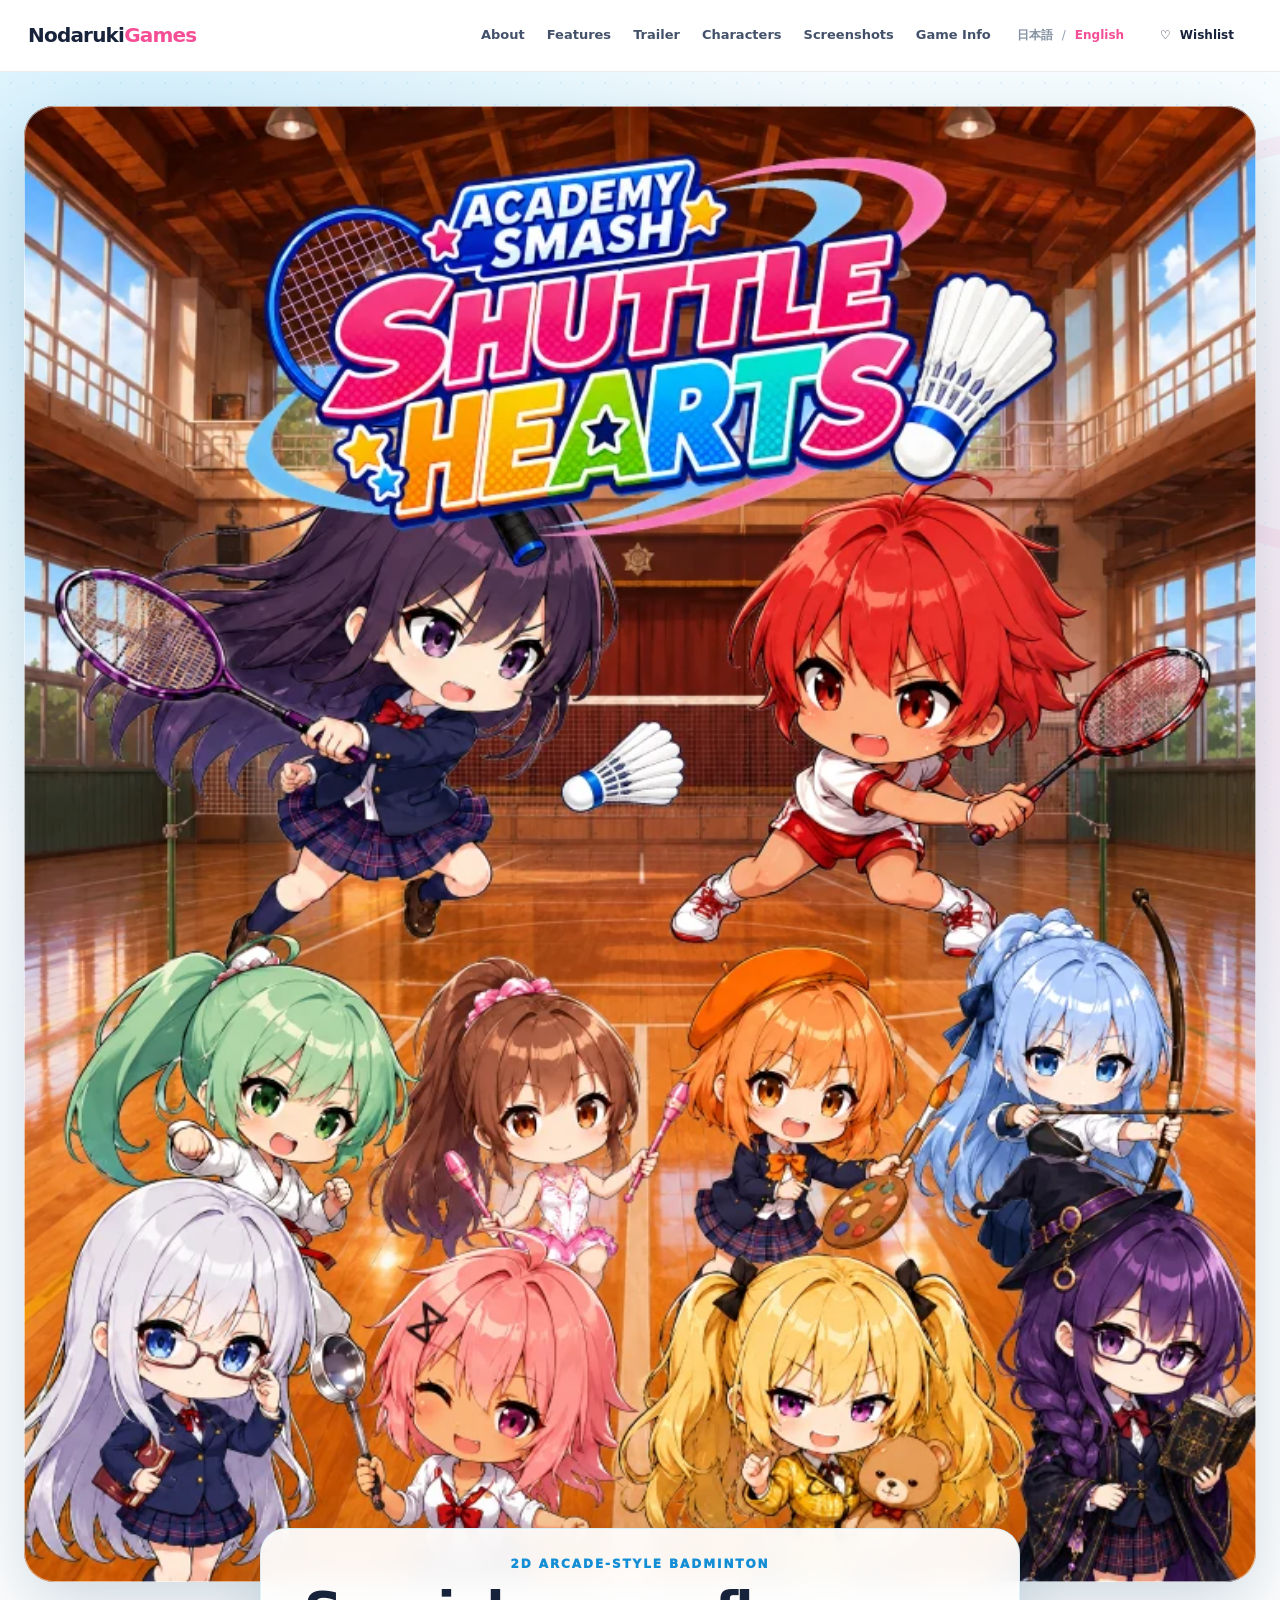
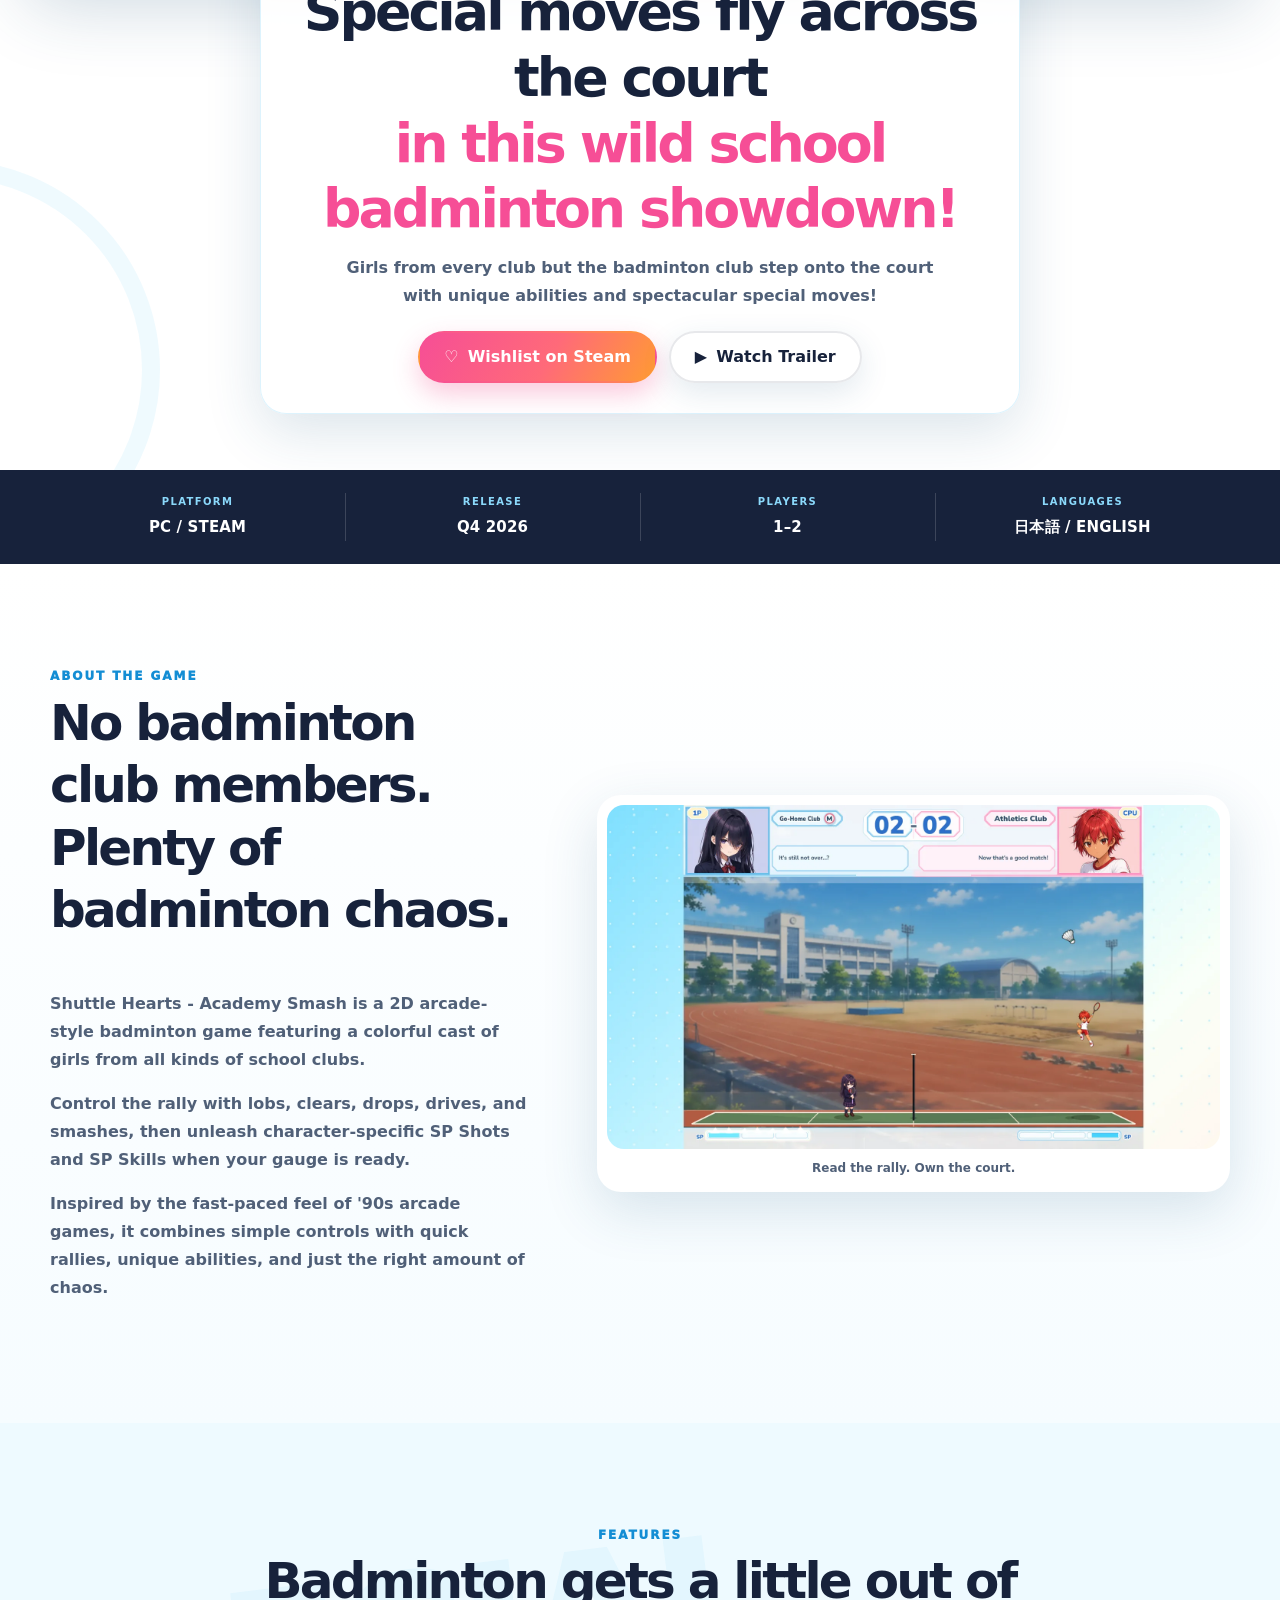
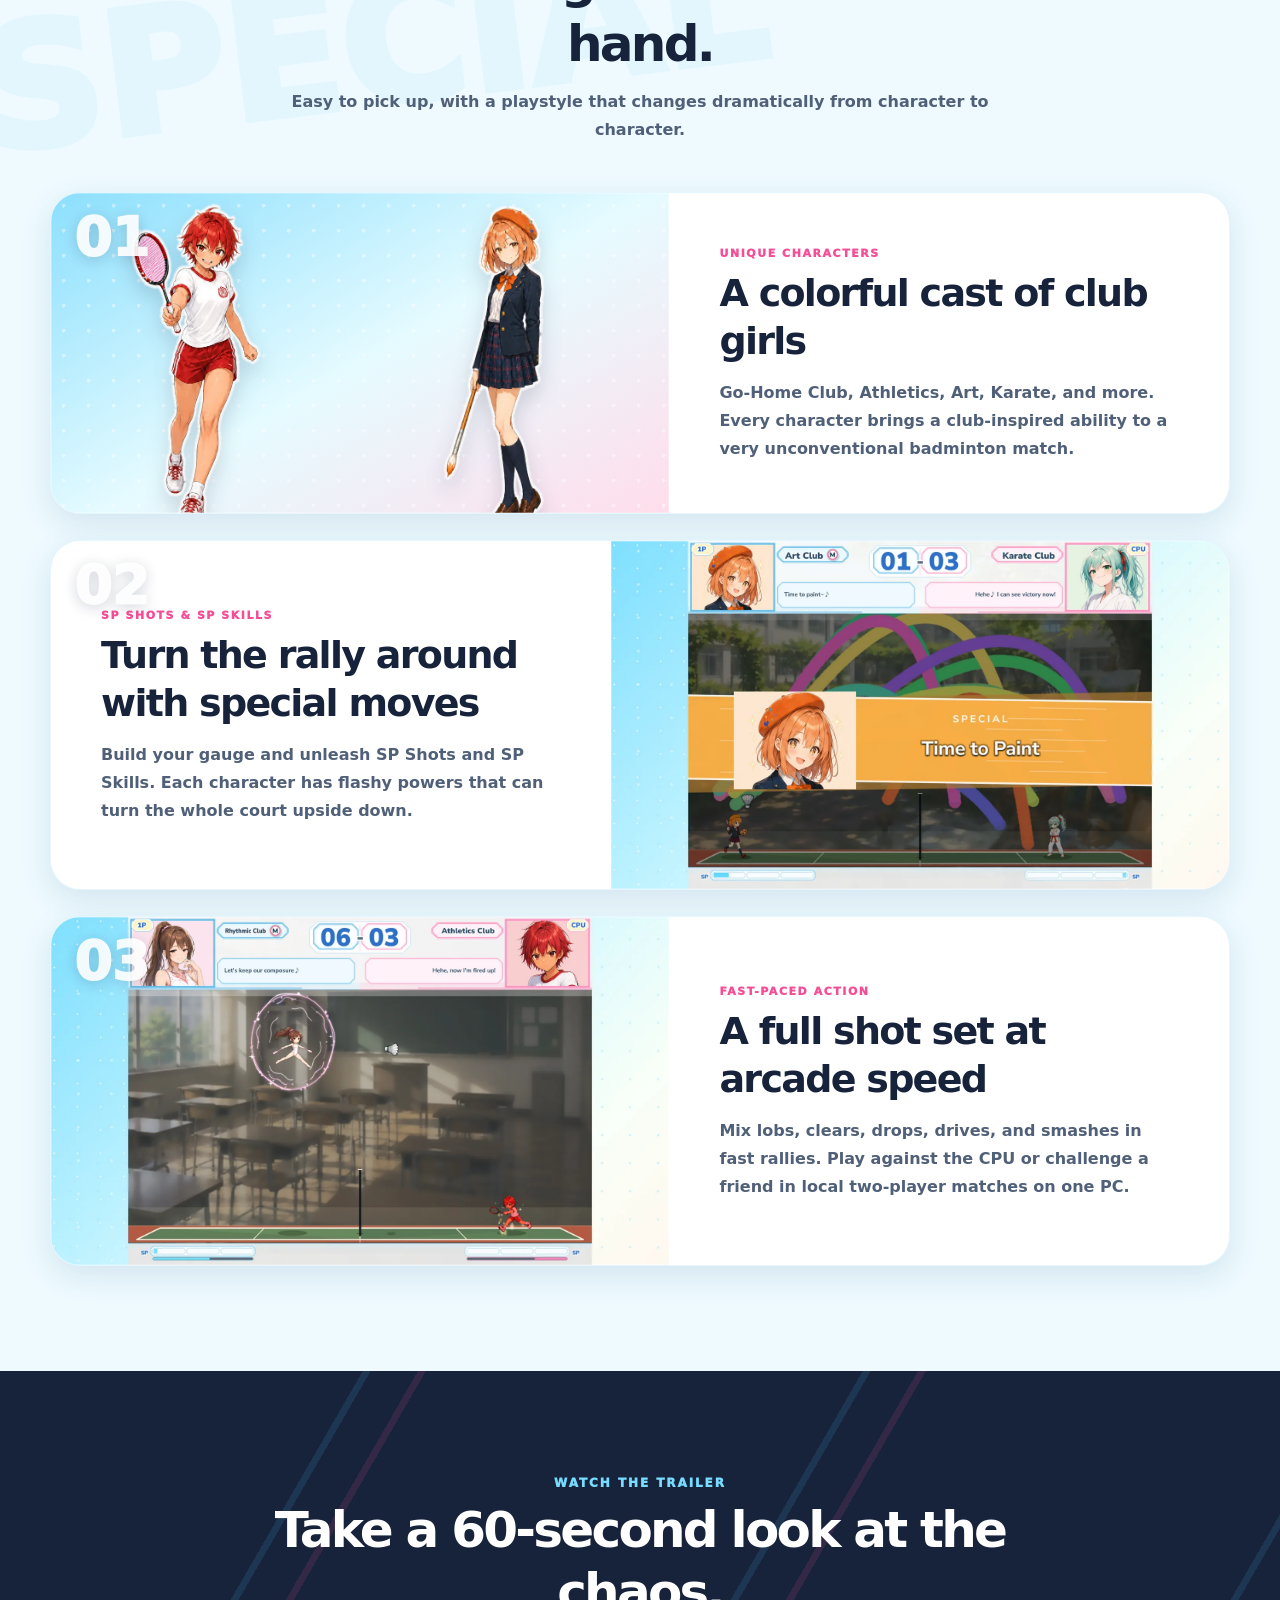
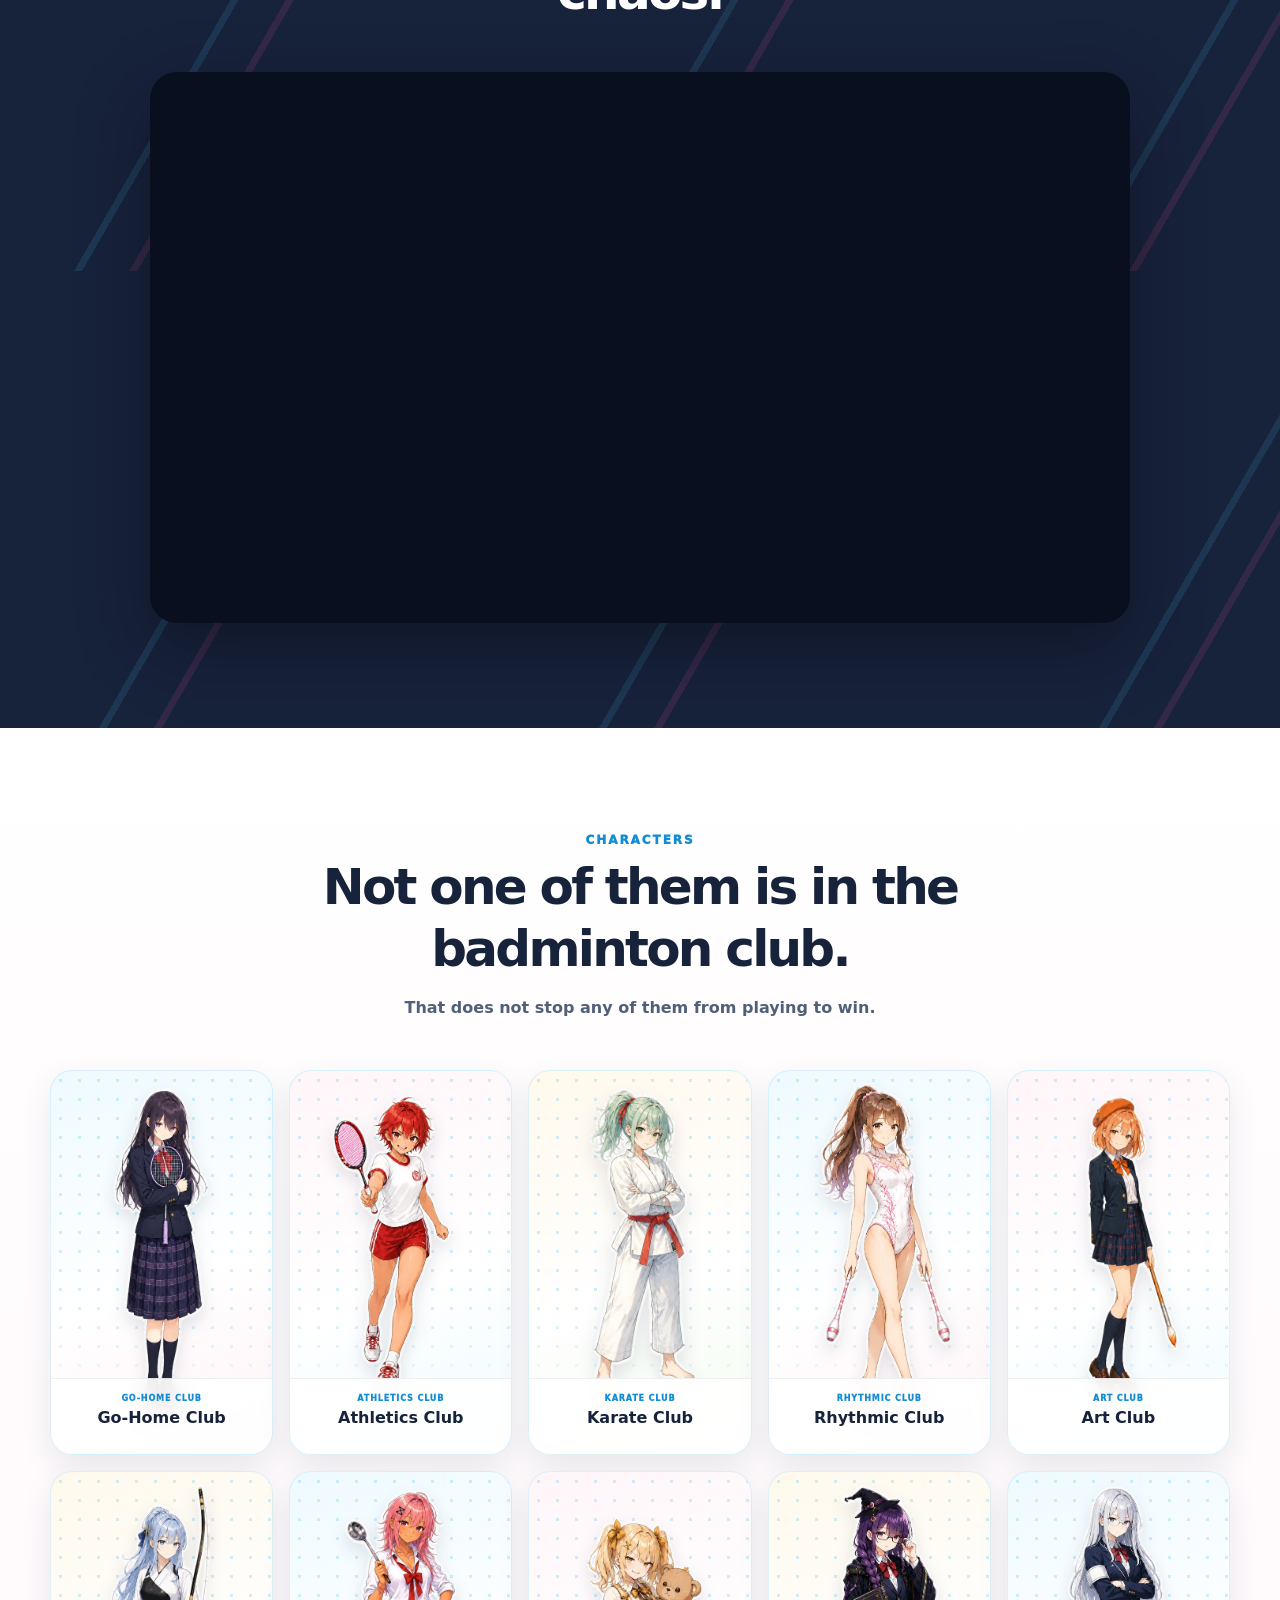
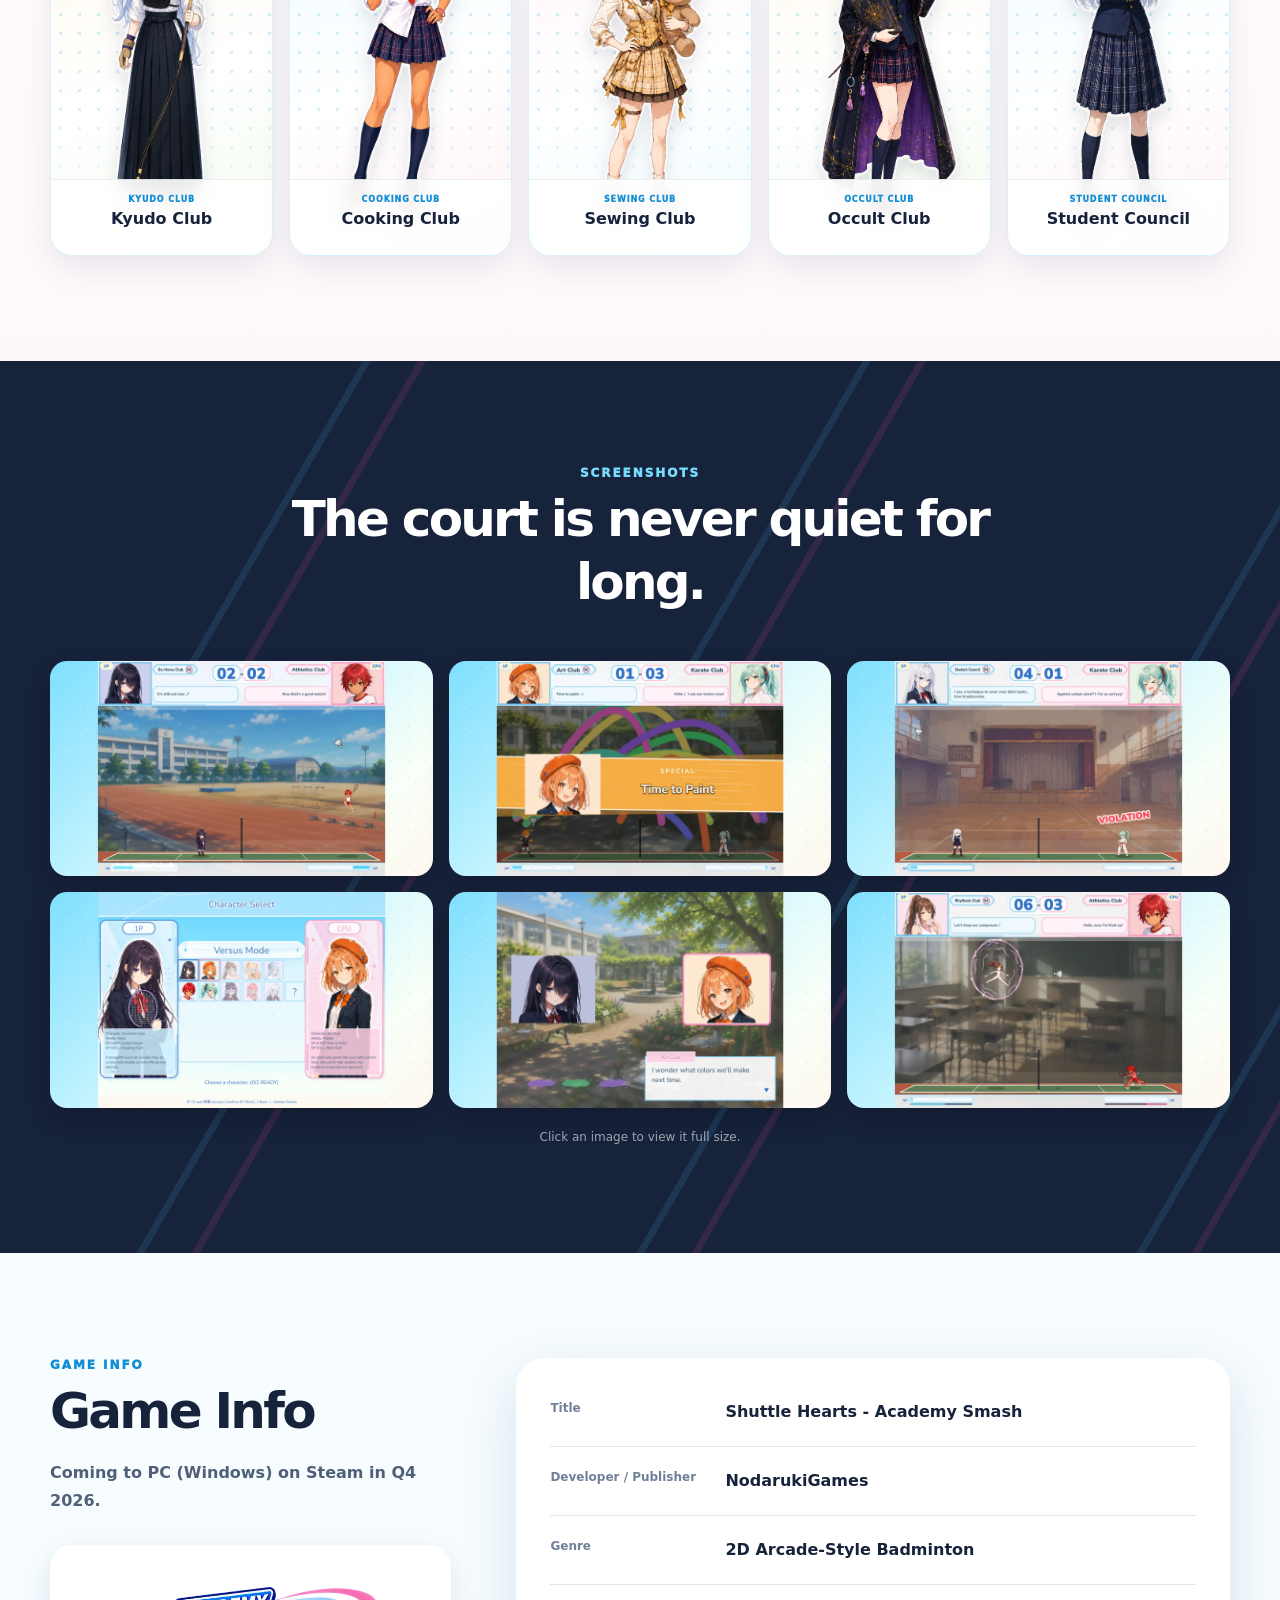
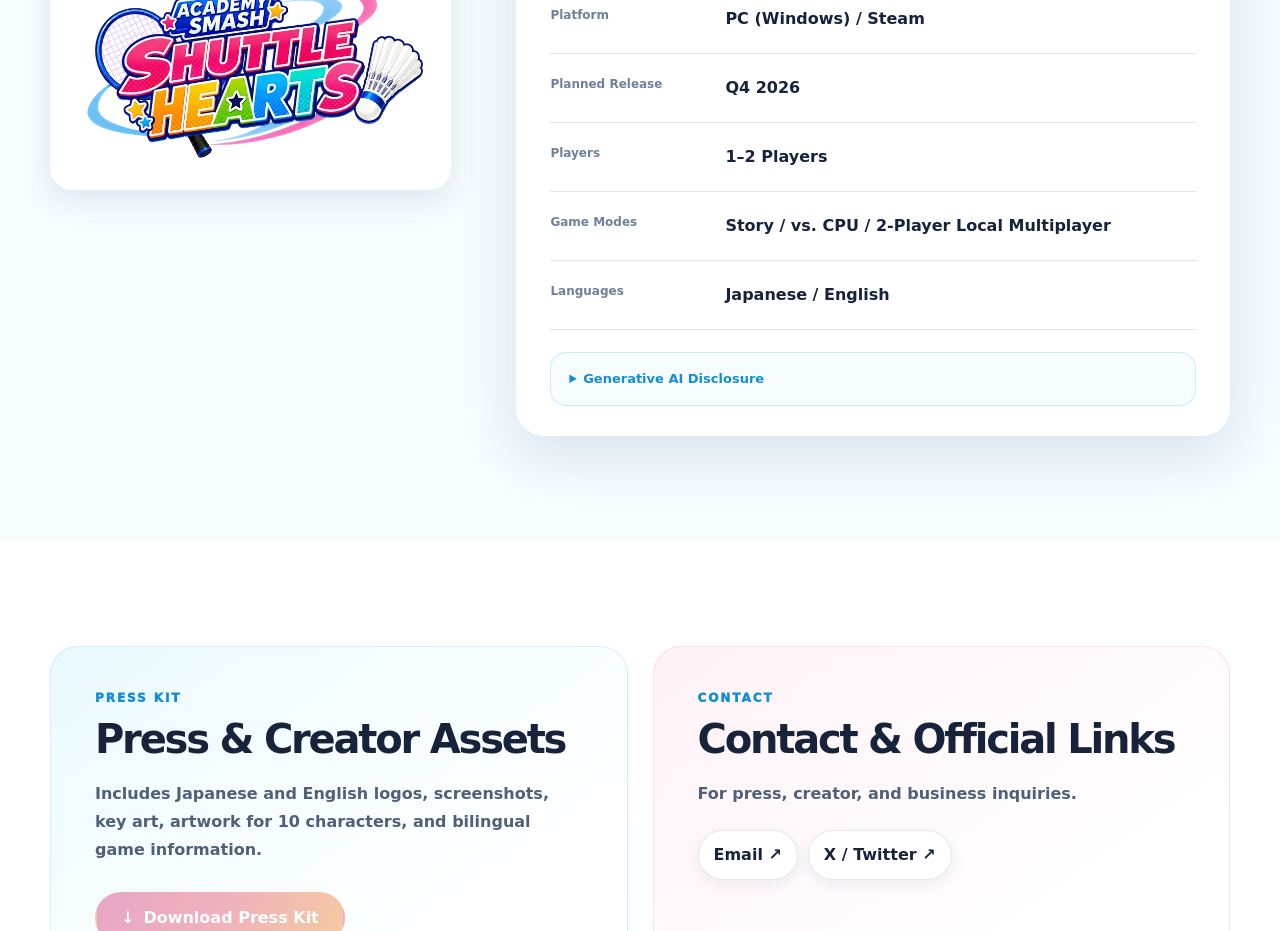
==== index.html @ 69f7f779 "Add official website" ====
<!doctype html>
<html lang="ja">
    <head>
        <meta charset="utf-8" />
        <meta name="viewport" content="width=device-width, initial-scale=1" />
        <meta name="theme-color" content="#effaff" />
        <meta
            name="description"
            content="『学園バドる！』は、個性豊かな部活少女たちが固有能力と必殺技で戦う2Dアーケードライク・バドミントンゲーム。PC (Windows) / Steam、Q4 2026発売予定。"
        />
        <meta property="og:type" content="website" />
        <meta
            property="og:title"
            content="学園バドる！ | Shuttle Hearts - Academy Smash"
        />
        <meta
            property="og:description"
            content="必殺技が飛び交う、ハチャメチャ学園バドミントン！"
        />
        <meta property="og:image" content="assets/keyart/main_jp.webp" />
        <meta name="twitter:card" content="summary_large_image" />
        <title>学園バドる！ | Shuttle Hearts - Academy Smash</title>
        <link rel="stylesheet" href="style.css" />
        <script src="script.js" defer></script>
    </head>
    <body>
        <a class="skip-link" href="#main" data-i18n="a11y.skip">本文へ移動</a>

        <header class="site-header" id="top">
            <div class="header-inner">
                <a class="brand" href="#top">
                    <span class="brand-prefix" data-i18n="brand.prefix">のだるき</span><span class="brand-suffix">Games</span>
                </a>

                <button
                    class="menu-button"
                    type="button"
                    aria-expanded="false"
                    aria-controls="site-nav"
                >
                    <span></span><span></span><span></span>
                    <span class="sr-only" data-i18n="a11y.menu">メニュー</span>
                </button>

                <nav
                    class="site-nav"
                    id="site-nav"
                    aria-label="Primary navigation"
                >
                    <a href="#about" data-i18n="nav.about">ゲーム紹介</a>
                    <a href="#features" data-i18n="nav.features">特徴</a>
                    <a href="#trailer" data-i18n="nav.trailer">トレーラー</a>
                    <a href="#characters" data-i18n="nav.characters"
                        >キャラクター</a
                    >
                    <a href="#screenshots" data-i18n="nav.screenshots"
                        >スクリーンショット</a
                    >
                    <a href="#info" data-i18n="nav.info">ゲーム情報</a>
                </nav>

                <div class="header-actions">
                    <div class="lang-switch" role="group" aria-label="Language">
                        <button
                            type="button"
                            data-lang="ja"
                            class="active"
                            aria-pressed="true"
                        >
                            日本語
                        </button>
                        <span aria-hidden="true">/</span>
                        <button
                            type="button"
                            data-lang="en"
                            aria-pressed="false"
                        >
                            English
                        </button>
                    </div>
                    <a
                        class="button button-small steam-link config-link"
                        data-config-link="steamUrl"
                        href="#"
                        target="_blank"
                        rel="noopener"
                    >
                        <span aria-hidden="true">♡</span
                        ><span data-i18n="cta.wishlistShort"
                            >ウィッシュリスト</span
                        >
                    </a>
                </div>
            </div>
        </header>

        <main id="main">
            <section class="hero" aria-labelledby="hero-title">
                <div class="hero-bg hero-bg-left" aria-hidden="true"></div>
                <div class="hero-bg hero-bg-right" aria-hidden="true"></div>
                <div class="hero-inner">
                    <picture class="hero-art">
                        <source
                            media="(max-width: 680px)"
                            data-src-ja="assets/keyart/mobile_jp.webp"
                            data-src-en="assets/keyart/mobile_en.webp"
                            srcset="assets/keyart/mobile_jp.webp"
                        />
                        <img
                            src="assets/keyart/main_jp.webp"
                            data-src-ja="assets/keyart/main_jp.webp"
                            data-src-en="assets/keyart/main_en.webp"
                            alt="学園バドる！ キービジュアル"
                            data-alt-ja="学園バドる！ キービジュアル"
                            data-alt-en="Shuttle Hearts - Academy Smash key art"
                            fetchpriority="high"
                        />
                    </picture>

                    <div class="hero-copy reveal">
                        <p class="eyebrow">2D ARCADE-STYLE BADMINTON</p>
                        <h1 id="hero-title">
                            <span data-i18n="hero.line1"
                                >必殺技が飛び交う、</span
                            ><br />
                            <span class="accent" data-i18n="hero.line2"
                                >ハチャメチャ学園バドミントン！</span
                            >
                        </h1>
                        <p class="hero-lead" data-i18n="hero.lead">
                            バドミントン部じゃない少女たちが、部活らしい能力と必殺技を引っ提げてコートに参戦！
                        </p>
                        <div class="hero-buttons">
                            <a
                                class="button button-primary config-link"
                                data-config-link="steamUrl"
                                href="#"
                                target="_blank"
                                rel="noopener"
                            >
                                <span aria-hidden="true">♡</span
                                ><span data-i18n="cta.wishlist"
                                    >Steamでウィッシュリスト</span
                                >
                            </a>
                            <a class="button button-secondary" href="#trailer">
                                <span aria-hidden="true">▶</span
                                ><span data-i18n="cta.trailer"
                                    >Trailerを見る</span
                                >
                            </a>
                        </div>
                        <p
                            class="config-note steam-note"
                            data-i18n="cta.steamPending"
                        >
                            Steamストアページは準備中です
                        </p>
                    </div>
                </div>
            </section>

            <section class="quick-info" aria-label="Game summary">
                <div class="quick-info-inner">
                    <div><span>PLATFORM</span><strong>PC / STEAM</strong></div>
                    <div>
                        <span data-i18n="quick.release">発売予定</span
                        ><strong data-i18n="quick.releaseValue"
                            >2026年第4四半期</strong
                        >
                    </div>
                    <div>
                        <span data-i18n="quick.players">プレイ人数</span
                        ><strong>1–2</strong>
                    </div>
                    <div>
                        <span>LANGUAGES</span><strong>日本語 / ENGLISH</strong>
                    </div>
                </div>
            </section>

            <section class="section section-about" id="about">
                <div class="section-inner split-grid">
                    <div class="about-copy reveal">
                        <div class="section-heading left">
                            <p class="section-kicker">ABOUT THE GAME</p>
                            <h2 data-i18n="about.title">
                                バドミントン部じゃない！？<br />部活少女たちの本気バトル！
                            </h2>
                        </div>
                        <p data-i18n="about.p1">
                            『学園バドる！』は、帰宅部、陸上部、空手部、美術部、調理部、オカ研部など、個性豊かな少女たちが戦う2Dアーケードライク・バドミントンゲーム。
                        </p>
                        <p data-i18n="about.p2">
                            ロブ、クリア、ドロップ、ドライブ、スマッシュを使い分けてラリーを制し、ゲージが溜まったらキャラクター固有の「SPショット」と「SPスキル」を発動！
                        </p>
                        <p data-i18n="about.p3">
                            90年代アーケードゲームを意識した、テンポの良いスピーディーなゲームプレイを楽しめます。
                        </p>
                    </div>
                    <figure class="screenshot-frame about-shot reveal">
                        <img
                            src="assets/screenshots/01_match1_jp.webp"
                            data-src-ja="assets/screenshots/01_match1_jp.webp"
                            data-src-en="assets/screenshots/01_match1_en.webp"
                            alt="試合画面"
                            data-alt-ja="試合画面"
                            data-alt-en="Match gameplay"
                            loading="lazy"
                        />
                        <figcaption data-i18n="about.caption">
                            一瞬の判断でラリーを制せ！
                        </figcaption>
                    </figure>
                </div>
            </section>

            <section class="section section-features" id="features">
                <div class="section-inner">
                    <div class="section-heading reveal">
                        <p class="section-kicker">FEATURES</p>
                        <h2 data-i18n="features.title">
                            学園バドる！のここがハチャメチャ
                        </h2>
                        <p data-i18n="features.lead">
                            シンプルに遊べて、キャラクターごとに戦い方がガラッと変わる。
                        </p>
                    </div>

                    <div class="feature-grid">
                        <article class="feature-card reveal">
                            <div class="feature-number">01</div>
                            <div class="feature-visual feature-character">
                                <img
                                    src="assets/characters/athletics.webp"
                                    alt="陸上部"
                                    loading="lazy"
                                />
                                <img
                                    src="assets/characters/art.webp"
                                    alt="美術部"
                                    loading="lazy"
                                />
                            </div>
                            <div class="feature-content">
                                <p class="feature-tag">UNIQUE CHARACTERS</p>
                                <h3 data-i18n="features.characters.title">
                                    個性豊かな部活少女たち
                                </h3>
                                <p data-i18n="features.characters.text">
                                    帰宅部、陸上部、美術部、空手部……。部活をモチーフにした固有能力で、普通じゃないバドミントン勝負！
                                </p>
                            </div>
                        </article>

                        <article class="feature-card reveal">
                            <div class="feature-number">02</div>
                            <div class="feature-visual feature-shot">
                                <img
                                    src="assets/screenshots/02_spshot1_1_jp.webp"
                                    data-src-ja="assets/screenshots/02_spshot1_1_jp.webp"
                                    data-src-en="assets/screenshots/02_spshot1_1_en.webp"
                                    alt="SPショット"
                                    data-alt-ja="SPショット演出"
                                    data-alt-en="SP Shot special move"
                                    loading="lazy"
                                />
                            </div>
                            <div class="feature-content">
                                <p class="feature-tag">
                                    SP SHOTS &amp; SP SKILLS
                                </p>
                                <h3 data-i18n="features.special.title">
                                    必殺技で流れをひっくり返せ！
                                </h3>
                                <p data-i18n="features.special.text">
                                    ゲージを溜めて「SPショット」と「SPスキル」を発動。キャラクターごとの派手な能力がコートをかき回します。
                                </p>
                            </div>
                        </article>

                        <article class="feature-card reveal">
                            <div class="feature-number">03</div>
                            <div class="feature-visual feature-action">
                                <img
                                    src="assets/screenshots/10_match2_jp.webp"
                                    data-src-ja="assets/screenshots/10_match2_jp.webp"
                                    data-src-en="assets/screenshots/10_match2_en.webp"
                                    alt="ゲームプレイ"
                                    data-alt-ja="ゲームプレイ"
                                    data-alt-en="Fast-paced gameplay"
                                    loading="lazy"
                                />
                            </div>
                            <div class="feature-content">
                                <p class="feature-tag">FAST-PACED ACTION</p>
                                <h3 data-i18n="features.action.title">
                                    多彩なショット × スピード勝負
                                </h3>
                                <p data-i18n="features.action.text">
                                    ロブ、クリア、ドロップ、ドライブ、スマッシュを使い分ける爽快ラリー。CPU戦も、1台のPCでの2人対戦も楽しめます。
                                </p>
                            </div>
                        </article>
                    </div>
                </div>
            </section>

            <section class="section section-trailer" id="trailer">
                <div class="section-inner narrow">
                    <div class="section-heading light reveal">
                        <p class="section-kicker">WATCH THE TRAILER</p>
                        <h2 data-i18n="trailer.title">
                            まずは60秒、コートをのぞいてみよう。
                        </h2>
                    </div>
                    <div class="trailer-shell reveal" id="trailer-shell">
                        <div
                            class="trailer-placeholder"
                            id="trailer-placeholder"
                        >
                            <div class="play-disc" aria-hidden="true">▶</div>
                            <img
                                src="assets/screenshots/03_spshot1_2_jp.webp"
                                data-src-ja="assets/screenshots/03_spshot1_2_jp.webp"
                                data-src-en="assets/screenshots/03_spshot1_2_en.webp"
                                alt="Trailer preview"
                                loading="lazy"
                            />
                            <div class="trailer-placeholder-copy">
                                <strong data-i18n="trailer.pendingTitle"
                                    >TRAILER COMING SOON</strong
                                >
                                <span data-i18n="trailer.pendingText"
                                    >YouTube公開後、ここに動画が表示されます。</span
                                >
                            </div>
                        </div>
                    </div>
                </div>
            </section>

            <section class="section section-characters" id="characters">
                <div class="section-inner">
                    <div class="section-heading reveal">
                        <p class="section-kicker">CHARACTERS</p>
                        <h2 data-i18n="characters.title">
                            バドミントン部、ひとりもいません。
                        </h2>
                        <p data-i18n="characters.lead">
                            それでも全員、本気で勝ちに来る。
                        </p>
                    </div>

                    <div class="character-grid" aria-label="Characters">
                        <article class="character-card character-homeclub reveal">
                            <img
                                src="assets/characters/homeclub.webp"
                                alt="帰宅部"
                                loading="lazy"
                            />
                            <div>
                                <span>GO-HOME CLUB</span
                                ><strong data-i18n="characters.homeclub"
                                    >帰宅部</strong
                                >
                            </div>
                        </article>
                        <article class="character-card character-athletics reveal">
                            <img
                                src="assets/characters/athletics.webp"
                                alt="陸上部"
                                loading="lazy"
                            />
                            <div>
                                <span>ATHLETICS CLUB</span
                                ><strong data-i18n="characters.athletics"
                                    >陸上部</strong
                                >
                            </div>
                        </article>
                        <article class="character-card character-karate reveal">
                            <img
                                src="assets/characters/karate.webp"
                                alt="空手部"
                                loading="lazy"
                            />
                            <div>
                                <span>KARATE CLUB</span
                                ><strong data-i18n="characters.karate"
                                    >空手部</strong
                                >
                            </div>
                        </article>
                        <article class="character-card character-rhythmic reveal">
                            <img
                                src="assets/characters/rhythmic.webp"
                                alt="新体操部"
                                loading="lazy"
                            />
                            <div>
                                <span>RHYTHMIC CLUB</span
                                ><strong data-i18n="characters.rhythmic"
                                    >新体操部</strong
                                >
                            </div>
                        </article>
                        <article class="character-card character-art reveal">
                            <img
                                src="assets/characters/art.webp"
                                alt="美術部"
                                loading="lazy"
                            />
                            <div>
                                <span>ART CLUB</span
                                ><strong data-i18n="characters.art"
                                    >美術部</strong
                                >
                            </div>
                        </article>
                        <article class="character-card character-kyudo reveal">
                            <img
                                src="assets/characters/kyudo.webp"
                                alt="弓道部"
                                loading="lazy"
                            />
                            <div>
                                <span>KYUDO CLUB</span
                                ><strong data-i18n="characters.kyudo"
                                    >弓道部</strong
                                >
                            </div>
                        </article>
                        <article class="character-card character-cooking reveal">
                            <img
                                src="assets/characters/cooking.webp"
                                alt="調理部"
                                loading="lazy"
                            />
                            <div>
                                <span>COOKING CLUB</span
                                ><strong data-i18n="characters.cooking"
                                    >調理部</strong
                                >
                            </div>
                        </article>
                        <article class="character-card character-sewing reveal">
                            <img
                                src="assets/characters/sewing.webp"
                                alt="手芸部"
                                loading="lazy"
                            />
                            <div>
                                <span>SEWING CLUB</span
                                ><strong data-i18n="characters.sewing"
                                    >手芸部</strong
                                >
                            </div>
                        </article>
                        <article class="character-card character-occult reveal">
                            <img
                                src="assets/characters/occult.webp"
                                alt="オカルト研究部"
                                loading="lazy"
                            />
                            <div>
                                <span>OCCULT CLUB</span
                                ><strong data-i18n="characters.occult"
                                    >オカルト研究部</strong
                                >
                            </div>
                        </article>
                        <article class="character-card character-president reveal">
                            <img
                                src="assets/characters/president.webp"
                                alt="生徒会長"
                                loading="lazy"
                            />
                            <div>
                                <span>STUDENT COUNCIL</span
                                ><strong data-i18n="characters.president"
                                    >生徒会長</strong
                                >
                            </div>
                        </article>
                    </div>
                </div>
            </section>

            <section class="section section-screenshots" id="screenshots">
                <div class="section-inner">
                    <div class="section-heading light reveal">
                        <p class="section-kicker">SCREENSHOTS</p>
                        <h2 data-i18n="screenshots.title">
                            コートは今日も大騒ぎ。
                        </h2>
                    </div>
                    <div class="screenshot-grid" id="screenshot-grid"></div>
                    <p class="gallery-hint" data-i18n="screenshots.hint">
                        画像をクリックすると拡大できます。
                    </p>
                </div>
            </section>

            <section class="section section-info" id="info">
                <div class="section-inner info-layout">
                    <div class="info-intro reveal">
                        <p class="section-kicker">GAME INFO</p>
                        <h2 data-i18n="info.title">ゲーム情報</h2>
                        <p data-i18n="info.lead">
                            PC (Windows) /
                            Steam向けに、2026年第4四半期発売予定。
                        </p>
                        <div class="mini-logo-wrap">
                            <img
                                src="assets/logo/logo_ja.webp"
                                data-src-ja="assets/logo/logo_ja.webp"
                                data-src-en="assets/logo/logo_en.webp"
                                alt="学園バドる！"
                                data-alt-ja="学園バドる！"
                                data-alt-en="Shuttle Hearts - Academy Smash"
                                loading="lazy"
                            />
                        </div>
                    </div>

                    <div class="info-card reveal">
                        <dl>
                            <div>
                                <dt data-i18n="info.titleLabel">タイトル</dt>
                                <dd data-i18n="info.gameTitle">学園バドる！</dd>
                            </div>
                            <div>
                                <dt data-i18n="info.developerLabel">
                                    開発・販売
                                </dt>
                                <dd data-i18n="info.developer">
                                    のだるきGames
                                </dd>
                            </div>
                            <div>
                                <dt data-i18n="info.genreLabel">ジャンル</dt>
                                <dd data-i18n="info.genre">
                                    2Dアーケードライク・バドミントンゲーム
                                </dd>
                            </div>
                            <div>
                                <dt data-i18n="info.platformLabel">
                                    プラットフォーム
                                </dt>
                                <dd>PC (Windows) / Steam</dd>
                            </div>
                            <div>
                                <dt data-i18n="info.releaseLabel">発売予定</dt>
                                <dd data-i18n="info.release">
                                    2026年第4四半期
                                </dd>
                            </div>
                            <div>
                                <dt data-i18n="info.playersLabel">
                                    プレイ人数
                                </dt>
                                <dd data-i18n="info.players">1～2人</dd>
                            </div>
                            <div>
                                <dt data-i18n="info.modesLabel">
                                    ゲームモード
                                </dt>
                                <dd data-i18n="info.modes">
                                    ストーリー / CPU対戦 / 2人ローカル対戦
                                </dd>
                            </div>
                            <div>
                                <dt data-i18n="info.languagesLabel">
                                    対応言語
                                </dt>
                                <dd data-i18n="info.languages">
                                    日本語 / English
                                </dd>
                            </div>
                        </dl>

                        <details class="ai-disclosure">
                            <summary data-i18n="ai.title">
                                生成AIの使用について
                            </summary>
                            <div class="details-body">
                                <p data-i18n="ai.p1">
                                    本作では、一部のグラフィック、テキスト、および英語ローカリゼーションの制作に生成AIを使用しています。生成されたコンテンツは開発者による確認・編集を行った上で使用しています。
                                </p>
                                <p data-i18n="ai.p2">
                                    ゲームプレイ中に生成AIによるコンテンツ生成は行われません。
                                </p>
                            </div>
                        </details>
                    </div>
                </div>
            </section>

            <section class="section section-press" id="press">
                <div class="section-inner press-grid">
                    <article class="press-card reveal">
                        <p class="section-kicker">PRESS KIT</p>
                        <h2 data-i18n="press.title">プレス・配信者向け素材</h2>
                        <p data-i18n="press.text">
                            日英ロゴ、スクリーンショット、キーアート、10キャラクターの立ち絵、ゲーム情報をまとめています。
                        </p>
                        <a
                            class="button button-primary config-link"
                            data-config-link="pressKitUrl"
                            href="#"
                            target="_blank"
                            rel="noopener"
                        >
                            <span aria-hidden="true">↓</span
                            ><span data-i18n="press.button"
                                >Download Press Kit</span
                            >
                        </a>
                        <p
                            class="config-note press-note"
                            data-i18n="press.pending"
                        >
                            Press Kitの公開URLは準備中です
                        </p>
                    </article>

                    <article class="contact-card reveal" id="contact">
                        <p class="section-kicker">CONTACT</p>
                        <h2 data-i18n="contact.title">
                            お問い合わせ・公式リンク
                        </h2>
                        <p data-i18n="contact.text">
                            プレス・配信・ビジネスに関するお問い合わせはこちら。
                        </p>
                        <div class="contact-links" id="contact-links"></div>
                        <p
                            class="config-note contact-note"
                            data-i18n="contact.pending"
                        >
                            連絡先・SNSは公開準備中です。
                        </p>
                    </article>
                </div>
            </section>

            <section class="final-cta">
                <div class="final-cta-inner reveal">
                    <img
                        src="assets/logo/logo_ja.webp"
                        data-src-ja="assets/logo/logo_ja.webp"
                        data-src-en="assets/logo/logo_en.webp"
                        alt="学園バドる！"
                        data-alt-ja="学園バドる！"
                        data-alt-en="Shuttle Hearts - Academy Smash"
                        loading="lazy"
                    />
                    <p data-i18n="final.copy">次のラリーは、あなたの番。</p>
                    <a
                        class="button button-primary config-link"
                        data-config-link="steamUrl"
                        href="#"
                        target="_blank"
                        rel="noopener"
                    >
                        <span aria-hidden="true">♡</span
                        ><span data-i18n="cta.wishlist"
                            >Steamでウィッシュリスト</span
                        >
                    </a>
                </div>
            </section>
        </main>

        <footer class="site-footer">
            <div class="footer-inner">
                <div>
                    <strong data-i18n="brand.name">のだるきGames</strong
                    ><span>© 2026 NodarukiGames</span>
                </div>
                <a href="#top" data-i18n="footer.top">ページ上部へ ↑</a>
            </div>
        </footer>

        <dialog class="lightbox" id="lightbox" aria-label="Screenshot viewer">
            <button class="lightbox-close" type="button" aria-label="Close">
                ×
            </button>
            <button
                class="lightbox-nav lightbox-prev"
                type="button"
                aria-label="Previous"
            >
                ‹
            </button>
            <figure>
                <img id="lightbox-image" src="" alt="" />
                <figcaption id="lightbox-caption"></figcaption>
            </figure>
            <button
                class="lightbox-nav lightbox-next"
                type="button"
                aria-label="Next"
            >
                ›
            </button>
            <div class="lightbox-count" id="lightbox-count"></div>
        </dialog>
    </body>
</html>
---- style.css ----
/* =========================================================
   学園バドる！ / Shuttle Hearts - Academy Smash
   Static official website
   ========================================================= */

:root {
  --ink: #17223b;
  --ink-soft: #506078;
  --blue: #36b9f1;
  --blue-deep: #138dd4;
  --blue-pale: #eaf9ff;
  --pink: #f64e96;
  --pink-deep: #dc2f7c;
  --orange: #ff9b33;
  --green: #65c845;
  --paper: #ffffff;
  --cream: #fffaf2;
  --line: rgba(23, 34, 59, .12);
  --shadow: 0 18px 55px rgba(38, 95, 132, .16);
  --shadow-small: 0 10px 30px rgba(38, 95, 132, .13);
  --radius: 24px;
  --header-height: 72px;
  --max: 1180px;
}

* { box-sizing: border-box; }
html { scroll-behavior: smooth; scroll-padding-top: calc(var(--header-height) + 20px); }
body {
  margin: 0;
  color: var(--ink);
  background: var(--paper);
  font-family: "BIZ UDPGothic", "Yu Gothic UI", "Yu Gothic", "Hiragino Kaku Gothic ProN", system-ui, -apple-system, BlinkMacSystemFont, "Segoe UI", sans-serif;
  line-height: 1.75;
  overflow-x: hidden;
}
body.menu-open { overflow: hidden; }
img { display: block; max-width: 100%; }
a { color: inherit; }
button, a { -webkit-tap-highlight-color: transparent; }
button { font: inherit; }

.sr-only {
  position: absolute; width: 1px; height: 1px; padding: 0; margin: -1px;
  overflow: hidden; clip: rect(0, 0, 0, 0); white-space: nowrap; border: 0;
}
.skip-link {
  position: fixed; z-index: 9999; top: 8px; left: 8px; padding: 10px 14px;
  background: var(--ink); color: white; border-radius: 8px; transform: translateY(-160%);
}
.skip-link:focus { transform: translateY(0); }

/* Header -------------------------------------------------- */
.site-header {
  position: sticky; top: 0; z-index: 1000; height: var(--header-height);
  background: rgba(255, 255, 255, .88); backdrop-filter: blur(18px);
  border-bottom: 1px solid rgba(23, 34, 59, .08);
}
.header-inner {
  max-width: 1320px; height: 100%; margin: auto; padding: 0 28px;
  display: flex; align-items: center; gap: 24px;
}
.brand {
  flex: 0 0 auto; font-weight: 900; font-size: 20px; letter-spacing: -.04em;
  text-decoration: none; color: var(--ink);
}
.brand-prefix { color: var(--ink); }
.brand-suffix { color: var(--pink); }
.site-nav { display: flex; align-items: center; gap: 22px; margin-left: auto; }
.site-nav a {
  position: relative; text-decoration: none; font-size: 13px; font-weight: 800;
  color: #43516a; white-space: nowrap;
}
.site-nav a::after {
  content: ""; position: absolute; left: 50%; right: 50%; bottom: -8px; height: 3px;
  border-radius: 10px; background: linear-gradient(90deg, var(--blue), var(--pink));
  transition: left .2s ease, right .2s ease;
}
.site-nav a:hover::after, .site-nav a:focus-visible::after { left: 0; right: 0; }
.header-actions { display: flex; align-items: center; gap: 16px; }
.lang-switch { display: flex; align-items: center; gap: 7px; font-size: 12px; color: #93a0b2; white-space: nowrap; }
.lang-switch button {
  border: 0; background: none; padding: 5px 2px; cursor: pointer; color: #8390a1; font-weight: 800;
}
.lang-switch button.active { color: var(--pink); }
.menu-button { display: none; }

/* Buttons ------------------------------------------------- */
.button {
  display: inline-flex; justify-content: center; align-items: center; gap: 9px;
  min-height: 52px; padding: 13px 24px; border-radius: 999px; border: 2px solid transparent;
  text-decoration: none; font-weight: 900; line-height: 1.2; cursor: pointer;
  transition: transform .18s ease, box-shadow .18s ease, filter .18s ease, opacity .18s ease;
}
.button:hover { transform: translateY(-2px); }
.button:active { transform: translateY(0); }
.button-primary {
  color: white; background: linear-gradient(120deg, var(--pink), #ff6a79 55%, var(--orange));
  box-shadow: 0 11px 26px rgba(239, 65, 134, .28);
}
.button-primary:hover { box-shadow: 0 16px 32px rgba(239, 65, 134, .34); }
.button-secondary { background: rgba(255,255,255,.92); color: var(--ink); border-color: rgba(23,34,59,.1); box-shadow: var(--shadow-small); }
.button-small { min-height: 40px; padding: 9px 16px; font-size: 12px; }
.button.is-unavailable { pointer-events: none; filter: grayscale(.2); opacity: .52; box-shadow: none; }
.config-note { margin: 12px 0 0; font-size: 12px; color: #8490a2; }
.config-note.is-hidden { display: none; }

/* Hero ---------------------------------------------------- */
.hero {
  position: relative; min-height: calc(100vh - var(--header-height));
  padding: 34px 24px 56px; overflow: hidden;
  background:
    radial-gradient(circle at 12% 5%, rgba(54,185,241,.18), transparent 31%),
    radial-gradient(circle at 88% 30%, rgba(246,78,150,.13), transparent 30%),
    linear-gradient(180deg, #f7fdff 0%, #fff 74%);
}
.hero::before {
  content: ""; position: absolute; inset: 0; opacity: .36; pointer-events: none;
  background-image: radial-gradient(rgba(54,185,241,.36) 1px, transparent 1px);
  background-size: 22px 22px;
  mask-image: linear-gradient(to bottom, black, transparent 62%);
}
.hero-bg { position: absolute; border: 18px solid rgba(54,185,241,.08); border-radius: 50%; width: 420px; height: 420px; pointer-events: none; }
.hero-bg-left { left: -260px; bottom: -110px; }
.hero-bg-right { right: -250px; top: 60px; border-color: rgba(246,78,150,.07); }
.hero-inner { position: relative; max-width: 1232px; margin: 0 auto; }
.hero-art {
  position: relative; display: block; overflow: hidden; border-radius: 30px;
  box-shadow: 0 24px 70px rgba(33, 82, 118, .22); background: #eaf8fc;
}
.hero-art::after {
  content: ""; position: absolute; inset: 0; border-radius: inherit; pointer-events: none;
  box-shadow: inset 0 0 0 1px rgba(255,255,255,.55);
}
.hero-art img { width: 100%; height: auto; }
.hero-copy {
  width: min(760px, calc(100% - 60px)); margin: -54px auto 0; position: relative; z-index: 2;
  padding: 28px 34px 30px; text-align: center; border-radius: 26px;
  background: rgba(255,255,255,.94); backdrop-filter: blur(15px);
  box-shadow: var(--shadow); border: 1px solid rgba(54,185,241,.17);
}
.eyebrow, .section-kicker {
  margin: 0 0 7px; color: var(--blue-deep); font-size: 12px; font-weight: 950;
  letter-spacing: .16em; line-height: 1.3;
}
.hero h1 { margin: 0; font-size: clamp(30px, 4.2vw, 54px); line-height: 1.22; letter-spacing: -.055em; }
.hero h1 .accent { color: var(--pink); }
.hero-lead { max-width: 630px; margin: 12px auto 0; color: var(--ink-soft); font-weight: 700; }
.hero-buttons { display: flex; justify-content: center; flex-wrap: wrap; gap: 12px; margin-top: 21px; }

/* Quick info ---------------------------------------------- */
.quick-info { position: relative; z-index: 3; background: var(--ink); color: white; }
.quick-info-inner { max-width: var(--max); margin: auto; display: grid; grid-template-columns: repeat(4, 1fr); }
.quick-info-inner div { padding: 23px 28px; text-align: center; position: relative; }
.quick-info-inner div + div::before { content: ""; position: absolute; left: 0; top: 25%; height: 50%; width: 1px; background: rgba(255,255,255,.16); }
.quick-info span { display: block; margin-bottom: 3px; color: #8bd9fb; font-size: 10px; font-weight: 900; letter-spacing: .14em; text-transform: uppercase; }
.quick-info strong { font-size: 15px; letter-spacing: .01em; }

/* Shared sections ----------------------------------------- */
.section { padding: 105px 24px; }
.section-inner { max-width: var(--max); margin: 0 auto; }
.section-inner.narrow { max-width: 980px; }
.section-heading { max-width: 780px; margin: 0 auto 48px; text-align: center; }
.section-heading.left { margin-left: 0; text-align: left; }
.section-heading h2, .info-intro h2, .press-card h2, .contact-card h2 {
  margin: 0; font-size: clamp(30px, 4.3vw, 50px); line-height: 1.25; letter-spacing: -.055em;
}
.section-heading > p:last-child { margin: 13px 0 0; color: var(--ink-soft); font-weight: 700; }
.section-heading.light h2, .section-heading.light > p:last-child { color: white; }
.section-heading.light .section-kicker { color: #77dcff; }

/* About --------------------------------------------------- */
.section-about { background: linear-gradient(180deg, #fff, #f6fcff); }
.split-grid { display: grid; grid-template-columns: .86fr 1.14fr; align-items: center; gap: 70px; }
.about-copy > p { color: var(--ink-soft); font-size: 16px; font-weight: 600; }
.screenshot-frame { margin: 0; padding: 10px; border-radius: var(--radius); background: white; box-shadow: var(--shadow); transform: rotate(1deg); }
.screenshot-frame img { border-radius: 17px; width: 100%; }
.screenshot-frame figcaption { padding: 9px 8px 3px; text-align: center; color: var(--ink-soft); font-size: 12px; font-weight: 800; }

/* Features ------------------------------------------------ */
.section-features { position: relative; background: #eefaff; overflow: hidden; }
.section-features::before {
  content: "SPECIAL"; position: absolute; top: 140px; left: -25px; color: rgba(54,185,241,.06);
  font: 950 170px/1 system-ui; transform: rotate(-7deg); pointer-events: none;
}
.feature-grid { display: grid; gap: 26px; }
.feature-card {
  position: relative; min-height: 320px; display: grid; grid-template-columns: 1.05fr .95fr; overflow: hidden;
  border-radius: 30px; background: white; box-shadow: var(--shadow-small); border: 1px solid rgba(54,185,241,.13);
}
.feature-card:nth-child(even) { grid-template-columns: .95fr 1.05fr; }
.feature-card:nth-child(even) .feature-visual { order: 2; }
.feature-number { position: absolute; z-index: 3; top: 18px; left: 23px; font-size: 54px; font-weight: 950; line-height: 1; color: rgba(255,255,255,.9); text-shadow: 0 3px 14px rgba(23,34,59,.18); }
.feature-visual { position: relative; min-height: 320px; overflow: hidden; background: #dff6ff; }
.feature-shot img, .feature-action img { width: 100%; height: 100%; object-fit: cover; }
.feature-visual::after { content: ""; position: absolute; inset: 0; box-shadow: inset 0 0 0 1px rgba(255,255,255,.25); pointer-events: none; }
.feature-character { background: linear-gradient(150deg, #8bdffd 0%, #e6fbff 52%, #ffddeb 100%); }
.feature-character::before { content: ""; position: absolute; inset: 0; background-image: radial-gradient(rgba(255,255,255,.8) 2px, transparent 2px); background-size: 25px 25px; opacity: .5; }
.feature-character img { position: absolute; bottom: -12%; width: 64%; height: 112%; object-fit: contain; object-position: bottom; filter: drop-shadow(0 10px 10px rgba(23,34,59,.16)); }
.feature-character img:first-child { left: -7%; }
.feature-character img:last-child { right: -6%; transform: scaleX(-1); }
.feature-content { align-self: center; padding: 44px 50px; }
.feature-tag { margin: 0; color: var(--pink); font-size: 11px; font-weight: 950; letter-spacing: .14em; }
.feature-content h3 { margin: 7px 0 13px; font-size: clamp(24px, 3.2vw, 38px); line-height: 1.26; letter-spacing: -.045em; }
.feature-content p:last-child { margin: 0; color: var(--ink-soft); font-weight: 600; }

/* Trailer ------------------------------------------------- */
.section-trailer { position: relative; color: white; background: #17223b; overflow: hidden; }
.section-trailer::before, .section-screenshots::before {
  content: ""; position: absolute; inset: 0; opacity: .13;
  background-image: linear-gradient(120deg, transparent 0 46%, #45c2f4 46% 47%, transparent 47% 53%, #f64e96 53% 54%, transparent 54%);
  background-size: 500px 500px;
}
.section-trailer .section-inner, .section-screenshots .section-inner { position: relative; z-index: 1; }
.trailer-shell { overflow: hidden; border-radius: 27px; background: #090f1e; box-shadow: 0 24px 70px rgba(0,0,0,.34); aspect-ratio: 16 / 9; }
.trailer-shell iframe { width: 100%; height: 100%; border: 0; display: block; }
.trailer-placeholder { position: relative; width: 100%; height: 100%; overflow: hidden; display: grid; place-items: center; }
.trailer-placeholder::after { content: ""; position: absolute; inset: 0; background: linear-gradient(180deg, rgba(9,15,30,.12), rgba(9,15,30,.78)); }
.trailer-placeholder img { position: absolute; inset: 0; width: 100%; height: 100%; object-fit: cover; opacity: .64; filter: saturate(.84); }
.play-disc { position: relative; z-index: 2; display: grid; place-items: center; width: 88px; height: 88px; padding-left: 6px; border-radius: 50%; background: rgba(255,255,255,.92); color: var(--pink); font-size: 30px; box-shadow: 0 12px 36px rgba(0,0,0,.28); }
.trailer-placeholder-copy { position: absolute; z-index: 3; left: 0; right: 0; bottom: 35px; text-align: center; padding: 0 20px; }
.trailer-placeholder-copy strong { display: block; font-size: 22px; letter-spacing: .08em; }
.trailer-placeholder-copy span { display: block; margin-top: 4px; color: rgba(255,255,255,.72); font-size: 13px; }

/* Characters --------------------------------------------- */
.section-characters { background: linear-gradient(180deg, #fff, #fff8fb); }
.character-grid { display: grid; grid-template-columns: repeat(5, minmax(0, 1fr)); gap: 16px; }
.character-card {
  --character-scale: 1;
  --character-hover-scale: 1.035;
  --character-x: 0px;
  --character-y: 0px;

  position: relative; height: 385px; overflow: hidden; border-radius: 22px;
  background: linear-gradient(160deg, #eefaff 0%, #fff 55%, #fff2f7 100%);
  border: 1px solid rgba(54,185,241,.16); box-shadow: 0 12px 30px rgba(43,85,112,.11);
  transition: transform .2s ease, box-shadow .2s ease;
}
.character-card:hover { transform: translateY(-7px); box-shadow: 0 20px 40px rgba(43,85,112,.18); }
.character-card::before { content: ""; position: absolute; inset: 0; background-image: radial-gradient(rgba(54,185,241,.22) 1.5px, transparent 1.5px); background-size: 19px 19px; mask-image: linear-gradient(black 0 60%, transparent 90%); }
.character-card:nth-child(3n+2) { background: linear-gradient(160deg, #fff5f9 0%, #fff 55%, #effbff 100%); }
.character-card:nth-child(3n) { background: linear-gradient(160deg, #fff9ec 0%, #fff 55%, #f3fbef 100%); }
.character-card img {
  position: absolute; inset: 0 0 48px; width: 100%; height: calc(100% - 38px);
  object-fit: contain; object-position: bottom;
  filter: drop-shadow(0 8px 8px rgba(23,34,59,.12));
  transform: translate(var(--character-x), var(--character-y)) scale(var(--character-scale));
  transform-origin: center bottom;
  transition: transform .22s ease;
}
.character-card:hover img {
  transform: translate(var(--character-x), var(--character-y)) scale(var(--character-hover-scale));
}

/* Character visual adjustments ---------------------------
   立ち絵ごとの見た目の大きさ・位置をここで調整する。
   scale: 大きさ / x: 左右 / y: 上下
   --------------------------------------------------------- */
.character-homeclub {
  --character-scale: 1;
}

.character-athletics {
  --character-scale: 1;
}

.character-karate {
  --character-scale: 1.12;
  --character-hover-scale: 1.159;
  --character-y: 4px;
}

.character-rhythmic {
  --character-scale: 1;
}

.character-art {
  --character-scale: 1;
}

.character-kyudo {
  --character-scale: 1;
}

.character-cooking {
  --character-scale: 1;
}

.character-sewing {
  --character-scale: 0.90;
  --character-hover-scale: 0.932;
  --character-y: -2px;
}

.character-occult {
  --character-scale: 1;
}

.character-president {
  --character-scale: 1;
}
.character-card div { position: absolute; z-index: 2; left: 0; right: 0; bottom: 0; min-height: 76px; padding: 13px 13px 12px; background: rgba(255,255,255,.91); backdrop-filter: blur(10px); text-align: center; border-top: 1px solid rgba(23,34,59,.07); }
.character-card span { display: block; color: var(--blue-deep); font-size: 8px; font-weight: 950; letter-spacing: .11em; white-space: nowrap; }
.character-card strong { display: block; margin-top: 2px; font-size: 16px; line-height: 1.25; }

/* Screenshots -------------------------------------------- */
.section-screenshots { position: relative; background: #17223b; color: white; overflow: hidden; }
.screenshot-grid { display: grid; grid-template-columns: repeat(3, 1fr); gap: 16px; }
.gallery-button { position: relative; padding: 0; border: 0; border-radius: 17px; overflow: hidden; background: #273650; cursor: zoom-in; box-shadow: 0 11px 25px rgba(0,0,0,.2); aspect-ratio: 16 / 9; }
.gallery-button img { width: 100%; height: 100%; object-fit: cover; transition: transform .25s ease, filter .25s ease; }
.gallery-button::after { content: "+"; position: absolute; right: 12px; bottom: 12px; display: grid; place-items: center; width: 34px; height: 34px; border-radius: 50%; background: rgba(255,255,255,.9); color: var(--ink); font-size: 22px; font-weight: 400; opacity: 0; transform: translateY(5px); transition: .2s ease; }
.gallery-button:hover img { transform: scale(1.035); filter: brightness(.9); }
.gallery-button:hover::after, .gallery-button:focus-visible::after { opacity: 1; transform: translateY(0); }
.gallery-hint { margin: 19px 0 0; text-align: center; color: rgba(255,255,255,.6); font-size: 12px; }

/* Info ---------------------------------------------------- */
.section-info { background: #f7fcff; }
.info-layout { display: grid; grid-template-columns: .72fr 1.28fr; gap: 65px; align-items: start; }
.info-intro { position: sticky; top: calc(var(--header-height) + 35px); }
.info-intro > p:nth-of-type(2) { color: var(--ink-soft); font-weight: 650; }
.mini-logo-wrap { margin-top: 30px; padding: 22px; border-radius: 22px; background: white; box-shadow: var(--shadow-small); }
.mini-logo-wrap img { width: 100%; max-height: 210px; object-fit: contain; }
.info-card { background: white; border-radius: 28px; padding: 20px 34px 30px; box-shadow: var(--shadow); }
.info-card dl { margin: 0; }
.info-card dl > div { display: grid; grid-template-columns: 150px 1fr; gap: 25px; padding: 20px 0; border-bottom: 1px solid var(--line); }
.info-card dt { color: #718099; font-size: 12px; font-weight: 900; }
.info-card dd { margin: 0; font-weight: 800; }
.ai-disclosure { margin-top: 22px; border: 1px solid rgba(54,185,241,.23); border-radius: 16px; background: #f7fdff; }
.ai-disclosure summary { padding: 15px 18px; cursor: pointer; color: var(--blue-deep); font-size: 13px; font-weight: 900; }
.details-body { padding: 0 18px 15px; color: var(--ink-soft); font-size: 13px; }
.details-body p { margin: 8px 0; }

/* Press/contact ------------------------------------------- */
.section-press { background: white; }
.press-grid { display: grid; grid-template-columns: 1fr 1fr; gap: 25px; }
.press-card, .contact-card { padding: 44px; border-radius: 28px; min-height: 350px; }
.press-card { background: linear-gradient(145deg, #eafaff, #fff 70%); border: 1px solid rgba(54,185,241,.2); }
.contact-card { background: linear-gradient(145deg, #fff2f7, #fff 70%); border: 1px solid rgba(246,78,150,.16); }
.press-card h2, .contact-card h2 { font-size: clamp(28px, 3.2vw, 40px); }
.press-card > p:nth-of-type(2), .contact-card > p:nth-of-type(2) { color: var(--ink-soft); font-weight: 600; }
.press-card .button { margin-top: 12px; }
.contact-links { display: flex; flex-wrap: wrap; gap: 10px; margin-top: 22px; }
.contact-link { display: inline-flex; align-items: center; min-height: 44px; padding: 10px 15px; border-radius: 999px; text-decoration: none; background: white; border: 1px solid rgba(23,34,59,.1); font-weight: 850; box-shadow: 0 5px 15px rgba(23,34,59,.07); }

/* Final CTA/footer ---------------------------------------- */
.final-cta { padding: 75px 24px; background: linear-gradient(110deg, #dff7ff, #fff 48%, #ffe8f2); }
.final-cta-inner { max-width: 720px; margin: auto; text-align: center; }
.final-cta img { width: min(440px, 90%); margin: auto; max-height: 220px; object-fit: contain; }
.final-cta p { margin: 12px 0 20px; color: var(--ink-soft); font-size: 18px; font-weight: 900; }
.site-footer { padding: 30px 24px; background: var(--ink); color: white; }
.footer-inner { max-width: var(--max); margin: auto; display: flex; align-items: center; justify-content: space-between; gap: 24px; }
.footer-inner div { display: flex; align-items: baseline; gap: 14px; }
.footer-inner strong { font-size: 16px; }
.footer-inner span, .footer-inner a { color: rgba(255,255,255,.57); font-size: 11px; text-decoration: none; }
.footer-inner a:hover { color: white; }

/* Lightbox ------------------------------------------------ */
.lightbox { width: 100vw; max-width: none; height: 100vh; max-height: none; margin: 0; padding: 0; border: 0; background: rgba(5, 9, 18, .94); color: white; }
.lightbox[open] { display: grid; place-items: center; }
.lightbox::backdrop { background: rgba(5, 9, 18, .9); }
.lightbox figure { width: min(1320px, 88vw); margin: 0; }
.lightbox figure img { width: 100%; max-height: 82vh; object-fit: contain; border-radius: 13px; box-shadow: 0 20px 80px rgba(0,0,0,.5); }
.lightbox figcaption { margin-top: 10px; text-align: center; color: rgba(255,255,255,.7); font-size: 12px; }
.lightbox-close, .lightbox-nav { position: fixed; z-index: 2; border: 0; color: white; background: rgba(255,255,255,.08); backdrop-filter: blur(10px); cursor: pointer; }
.lightbox-close { top: 20px; right: 20px; width: 48px; height: 48px; border-radius: 50%; font-size: 32px; line-height: 1; }
.lightbox-nav { top: 50%; width: 50px; height: 76px; margin-top: -38px; border-radius: 14px; font-size: 42px; }
.lightbox-prev { left: 20px; }
.lightbox-next { right: 20px; }
.lightbox-count { position: fixed; bottom: 15px; left: 50%; transform: translateX(-50%); color: rgba(255,255,255,.55); font-size: 12px; }

/* Reveals ------------------------------------------------- */
.reveal { opacity: 0; transform: translateY(18px); transition: opacity .58s ease, transform .58s ease; }
.reveal.is-visible { opacity: 1; transform: translateY(0); }

/* Responsive --------------------------------------------- */
@media (max-width: 1080px) {
  .site-nav { gap: 14px; }
  .site-nav a { font-size: 11px; }
  .steam-link { display: none; }
  .character-grid { grid-template-columns: repeat(5, minmax(140px, 1fr)); overflow-x: auto; padding-bottom: 12px; scroll-snap-type: x proximity; }
  .character-card { scroll-snap-align: start; }
}

@media (max-width: 840px) {
  :root { --header-height: 64px; }
  .header-inner { padding: 0 18px; }
  .menu-button {
    order: 3; margin-left: 4px; width: 42px; height: 42px; display: grid; align-content: center; gap: 5px;
    padding: 10px; border: 0; border-radius: 12px; background: #eefaff; cursor: pointer;
  }
  .menu-button span:not(.sr-only) { display: block; width: 100%; height: 2px; background: var(--ink); border-radius: 4px; transition: transform .2s ease, opacity .2s ease; }
  .menu-button[aria-expanded="true"] span:nth-child(1) { transform: translateY(7px) rotate(45deg); }
  .menu-button[aria-expanded="true"] span:nth-child(2) { opacity: 0; }
  .menu-button[aria-expanded="true"] span:nth-child(3) { transform: translateY(-7px) rotate(-45deg); }
  .header-actions { margin-left: auto; }
  .site-nav {
    position: fixed; top: var(--header-height); left: 0; right: 0; bottom: 0; z-index: 100;
    display: flex; flex-direction: column; align-items: stretch; gap: 0; padding: 25px 24px 100px;
    background: rgba(255,255,255,.98); transform: translateX(100%); transition: transform .25s ease; overflow-y: auto;
  }
  .site-nav.open { transform: translateX(0); }
  .site-nav a { padding: 15px 5px; font-size: 17px; border-bottom: 1px solid var(--line); }
  .site-nav a::after { display: none; }
  .hero { min-height: auto; padding-top: 24px; }
  .hero-copy { width: min(680px, calc(100% - 28px)); margin-top: -35px; padding: 24px 22px 25px; }
  .quick-info-inner { grid-template-columns: 1fr 1fr; }
  .quick-info-inner div:nth-child(3)::before { display: none; }
  .quick-info-inner div { border-bottom: 1px solid rgba(255,255,255,.1); }
  .section { padding: 82px 20px; }
  .split-grid, .info-layout { grid-template-columns: 1fr; gap: 45px; }
  .info-intro { position: static; }
  .feature-card, .feature-card:nth-child(even) { grid-template-columns: 1fr; }
  .feature-card:nth-child(even) .feature-visual { order: 0; }
  .feature-visual { min-height: 280px; }
  .feature-content { padding: 32px 30px 37px; }
  .character-grid { grid-template-columns: repeat(10, 178px); margin-left: -20px; margin-right: -20px; padding-left: 20px; padding-right: 20px; }
  .character-card { height: 360px; }
  .screenshot-grid { grid-template-columns: 1fr 1fr; }
  .press-grid { grid-template-columns: 1fr; }
}

@media (max-width: 680px) {
  .brand { font-size: 17px; }
  .lang-switch { font-size: 11px; gap: 5px; }
  .header-inner { gap: 10px; }
  .hero { padding: 18px 14px 45px; }
  .hero-art { border-radius: 22px; }
  .hero-copy { width: calc(100% - 18px); margin-top: -24px; border-radius: 20px; }
  .hero h1 { font-size: clamp(27px, 8.2vw, 38px); }
  .hero-lead { font-size: 13px; }
  .hero-buttons { flex-direction: column; }
  .hero-buttons .button { width: 100%; }
  .quick-info-inner div { padding: 18px 8px; }
  .quick-info strong { font-size: 12px; }
  .section { padding: 68px 16px; }
  .section-heading { margin-bottom: 34px; }
  .section-heading h2, .info-intro h2 { font-size: clamp(28px, 9vw, 38px); }
  .split-grid { gap: 34px; }
  .screenshot-frame { padding: 6px; border-radius: 18px; }
  .screenshot-frame img { border-radius: 13px; }
  .feature-card { border-radius: 22px; }
  .feature-visual { min-height: 220px; }
  .feature-content { padding: 27px 23px 30px; }
  .feature-number { font-size: 43px; }
  .trailer-shell { border-radius: 18px; }
  .play-disc { width: 64px; height: 64px; font-size: 22px; }
  .trailer-placeholder-copy { bottom: 20px; }
  .trailer-placeholder-copy strong { font-size: 16px; }
  .trailer-placeholder-copy span { font-size: 10px; }
  .character-grid { grid-template-columns: repeat(10, 158px); }
  .character-card { height: 324px; border-radius: 18px; }
  .character-card strong { font-size: 14px; }
  .screenshot-grid { gap: 9px; }
  .gallery-button { border-radius: 11px; }
  .info-card { padding: 9px 20px 23px; border-radius: 21px; }
  .info-card dl > div { grid-template-columns: 1fr; gap: 5px; padding: 15px 0; }
  .press-card, .contact-card { padding: 30px 24px; min-height: 0; border-radius: 22px; }
  .final-cta { padding: 58px 18px; }
  .footer-inner { flex-direction: column; text-align: center; }
  .footer-inner div { flex-direction: column; gap: 2px; }
  .lightbox figure { width: 96vw; }
  .lightbox-nav { top: auto; bottom: 26px; width: 48px; height: 48px; border-radius: 50%; }
  .lightbox-prev { left: 24px; }
  .lightbox-next { right: 24px; }
  .lightbox-count { bottom: 41px; }
}

@media (prefers-reduced-motion: reduce) {
  html { scroll-behavior: auto; }
  *, *::before, *::after { animation-duration: .01ms !important; animation-iteration-count: 1 !important; transition-duration: .01ms !important; }
  .reveal { opacity: 1; transform: none; }
}
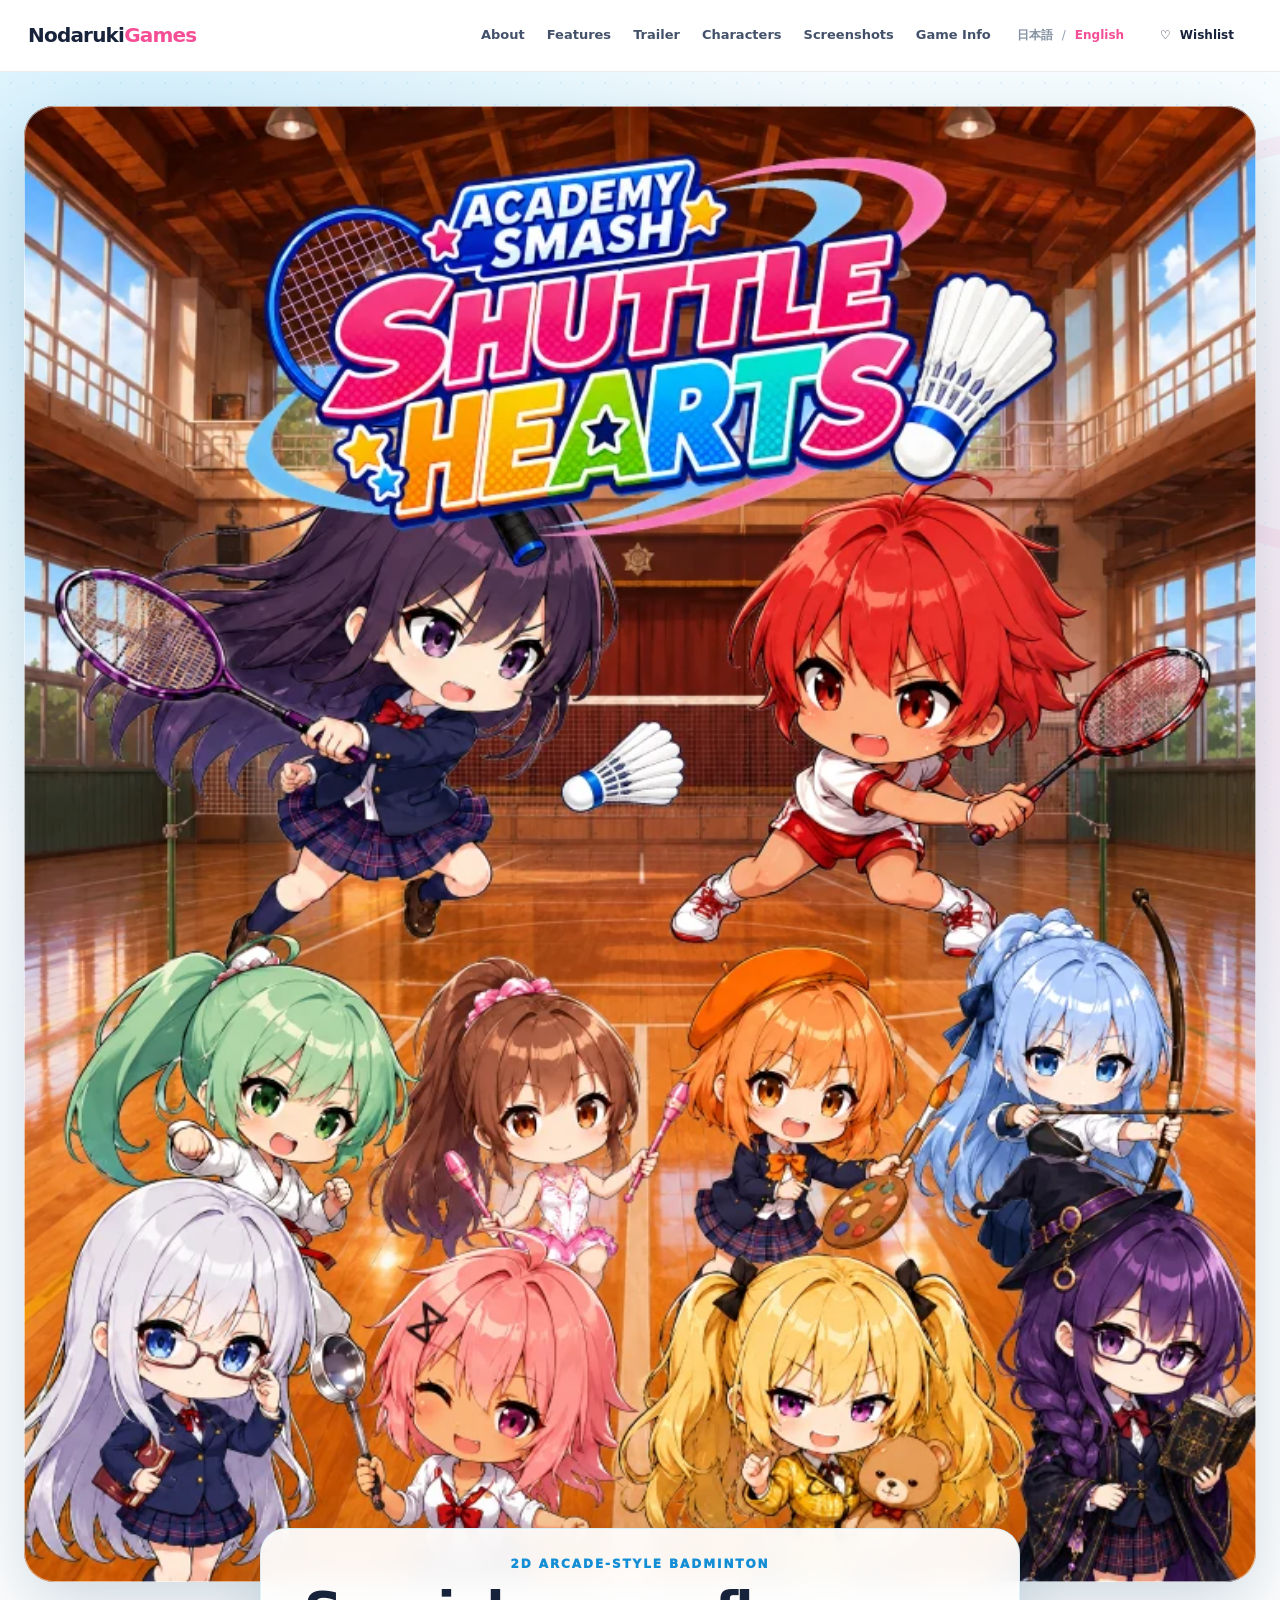
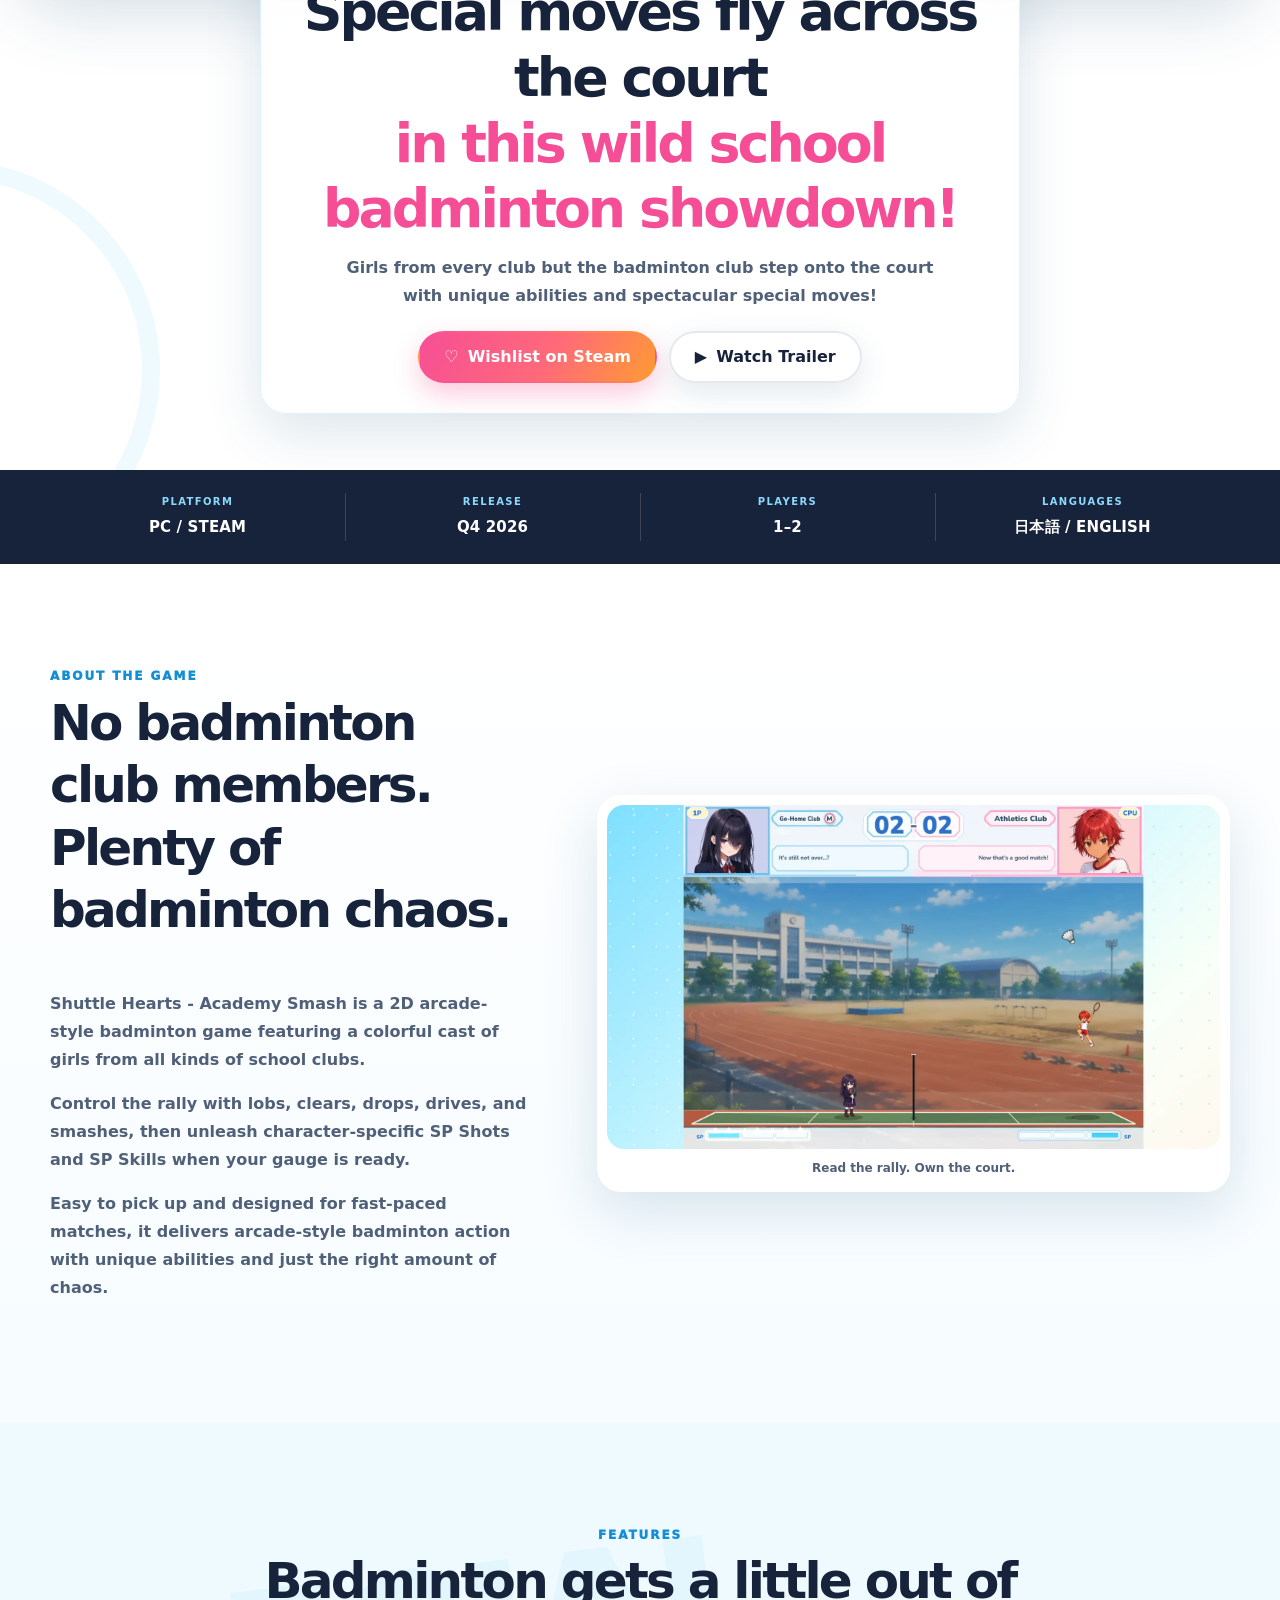
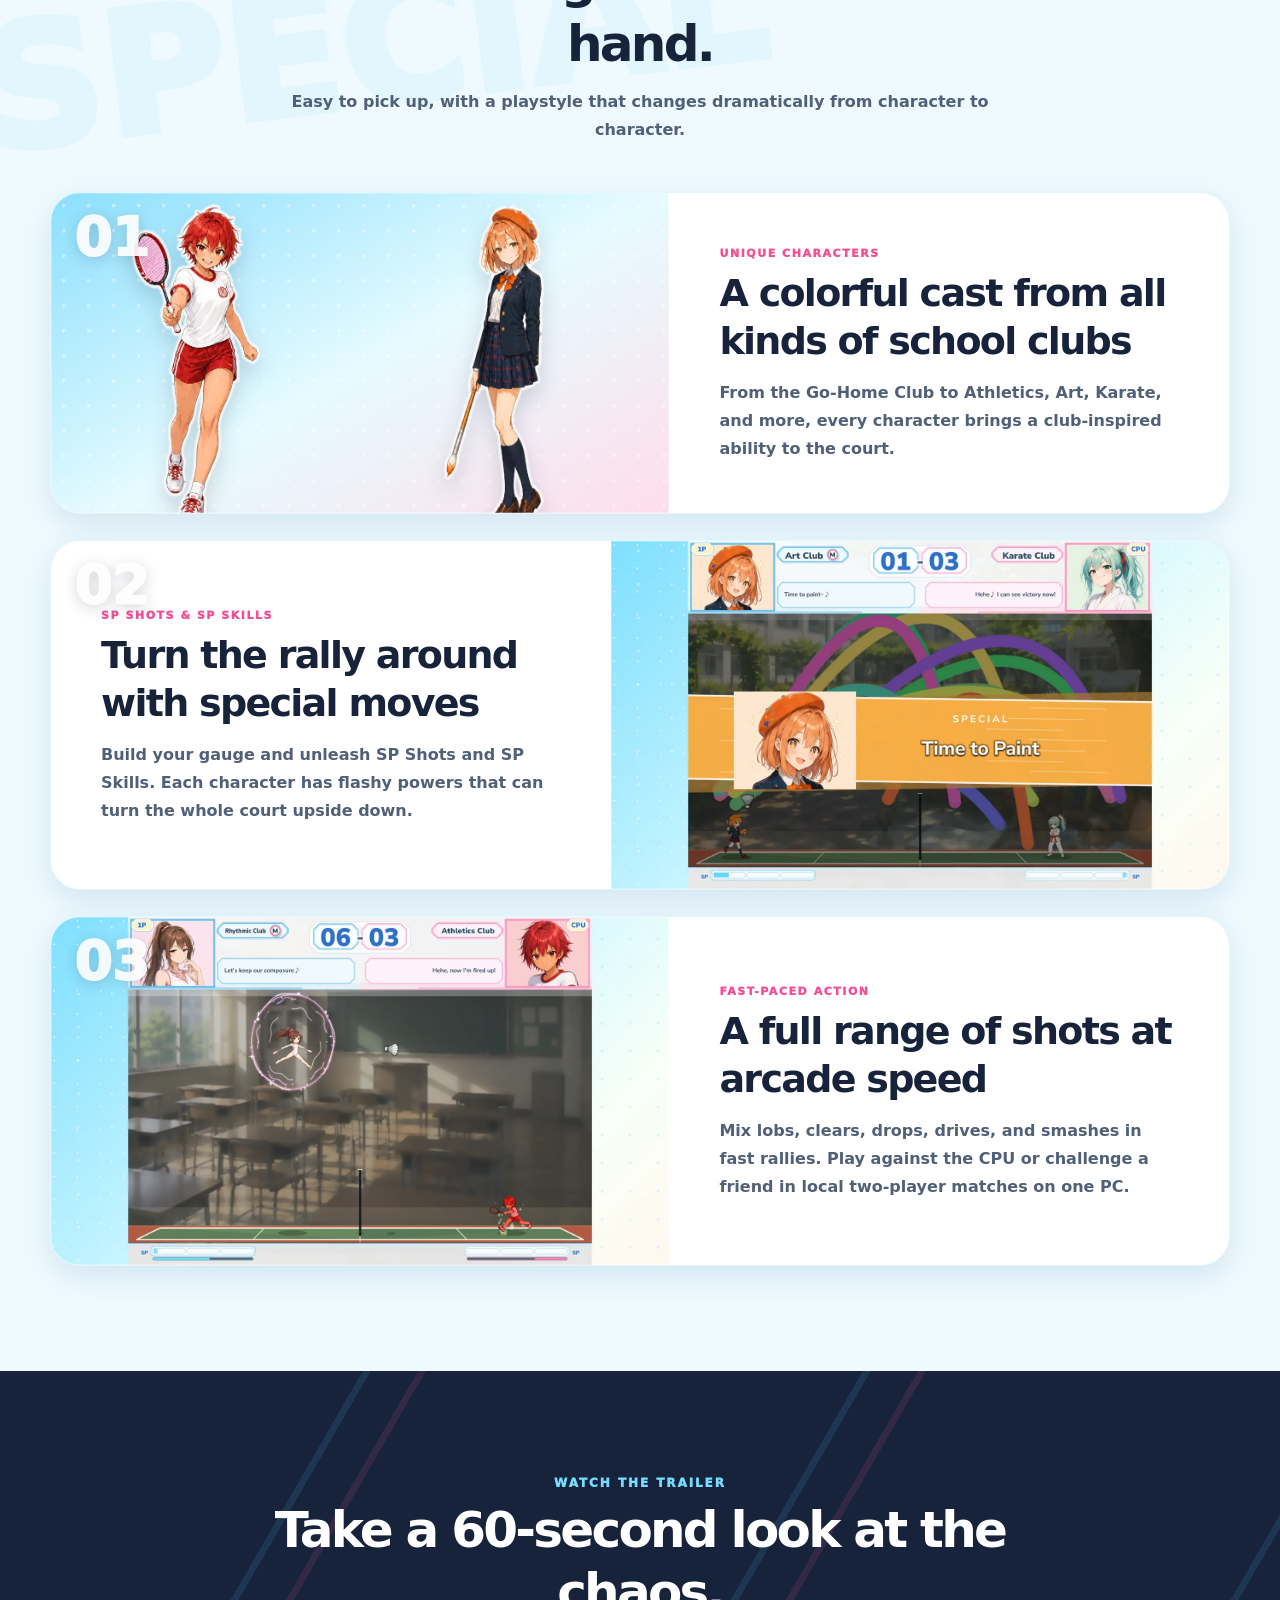
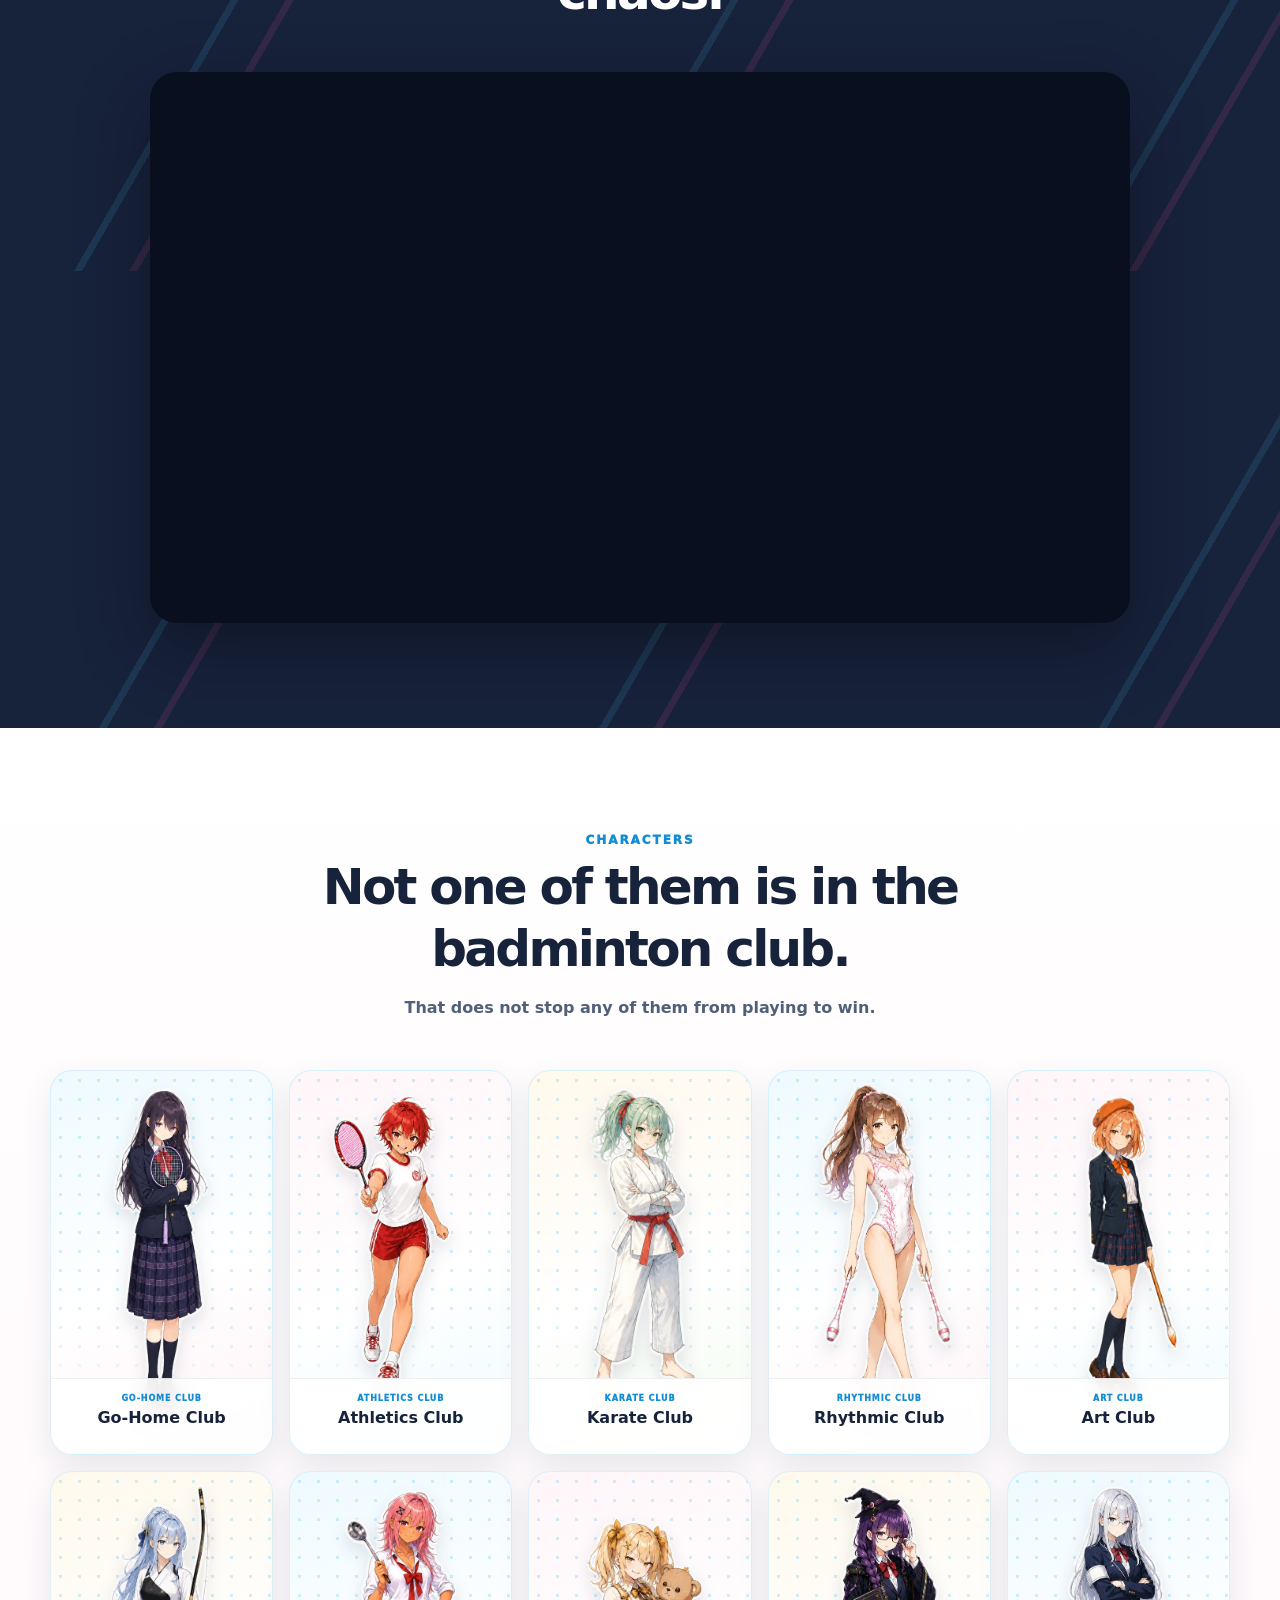
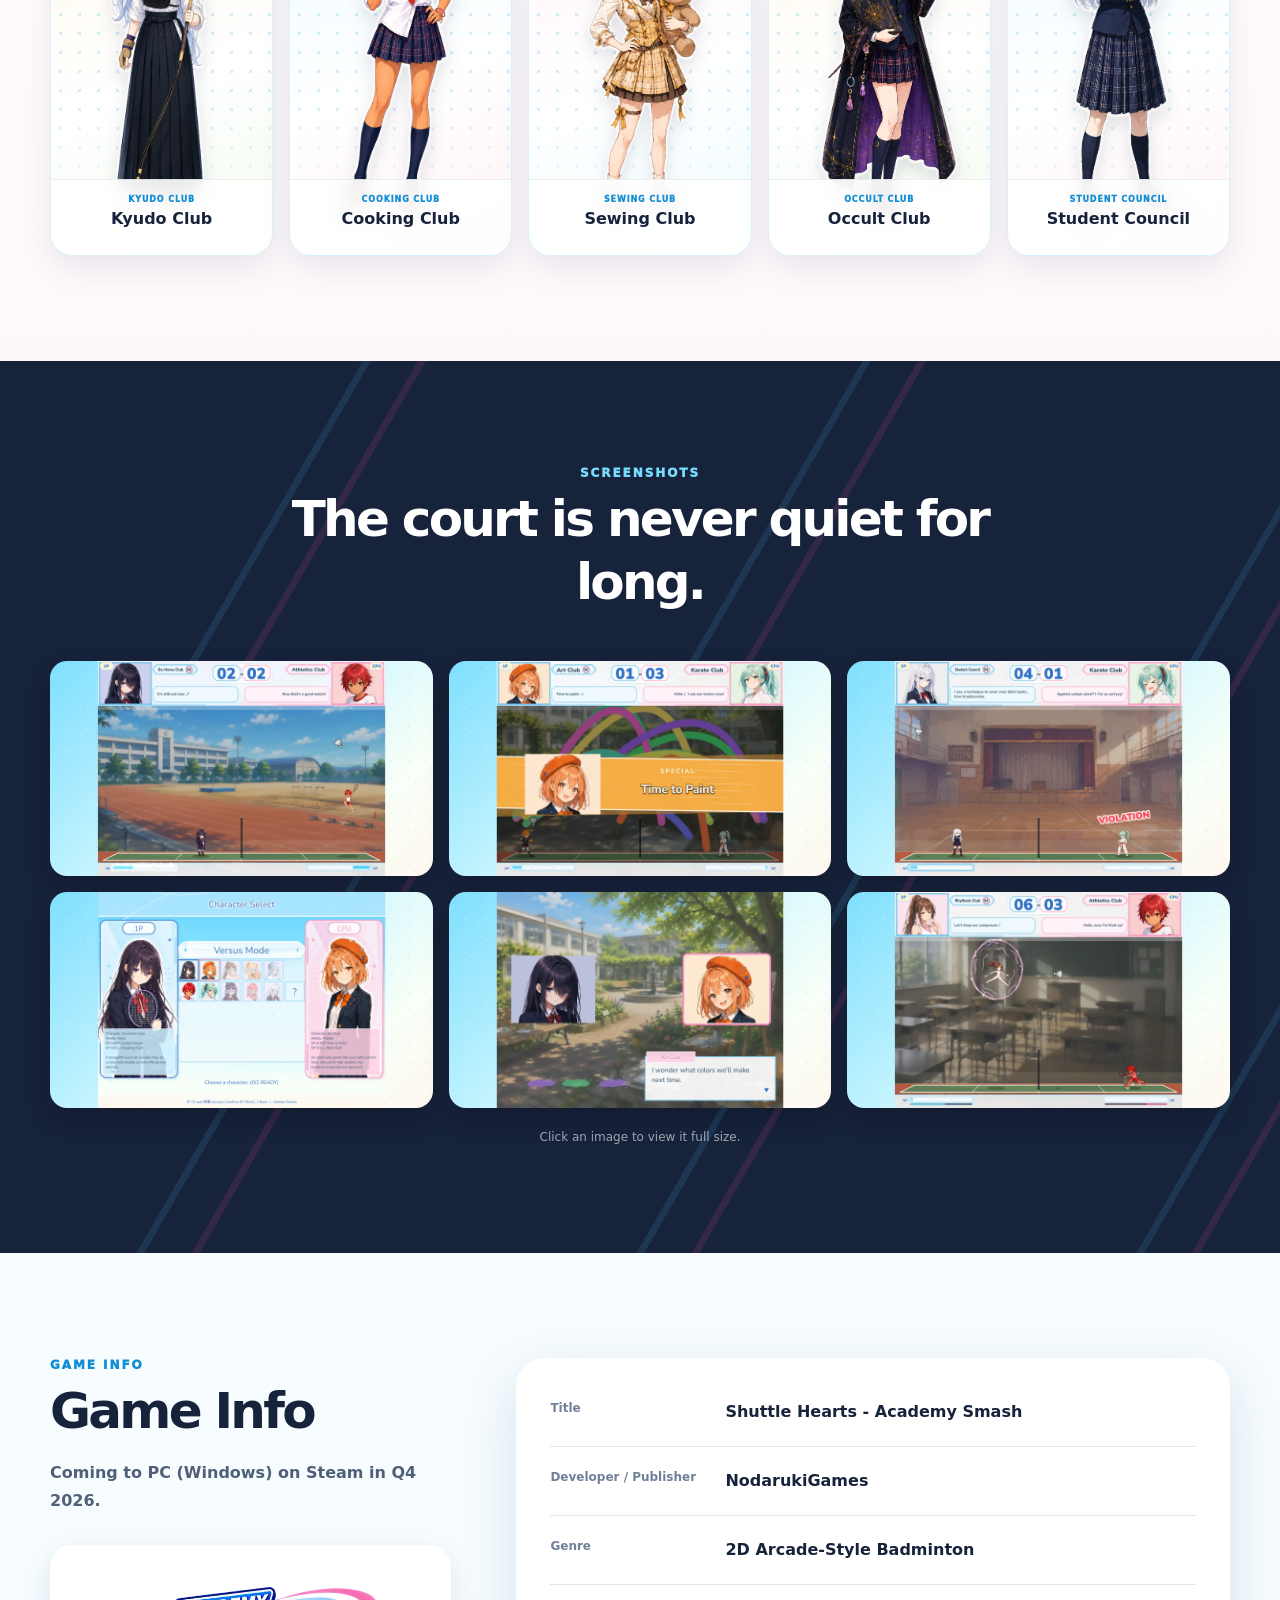
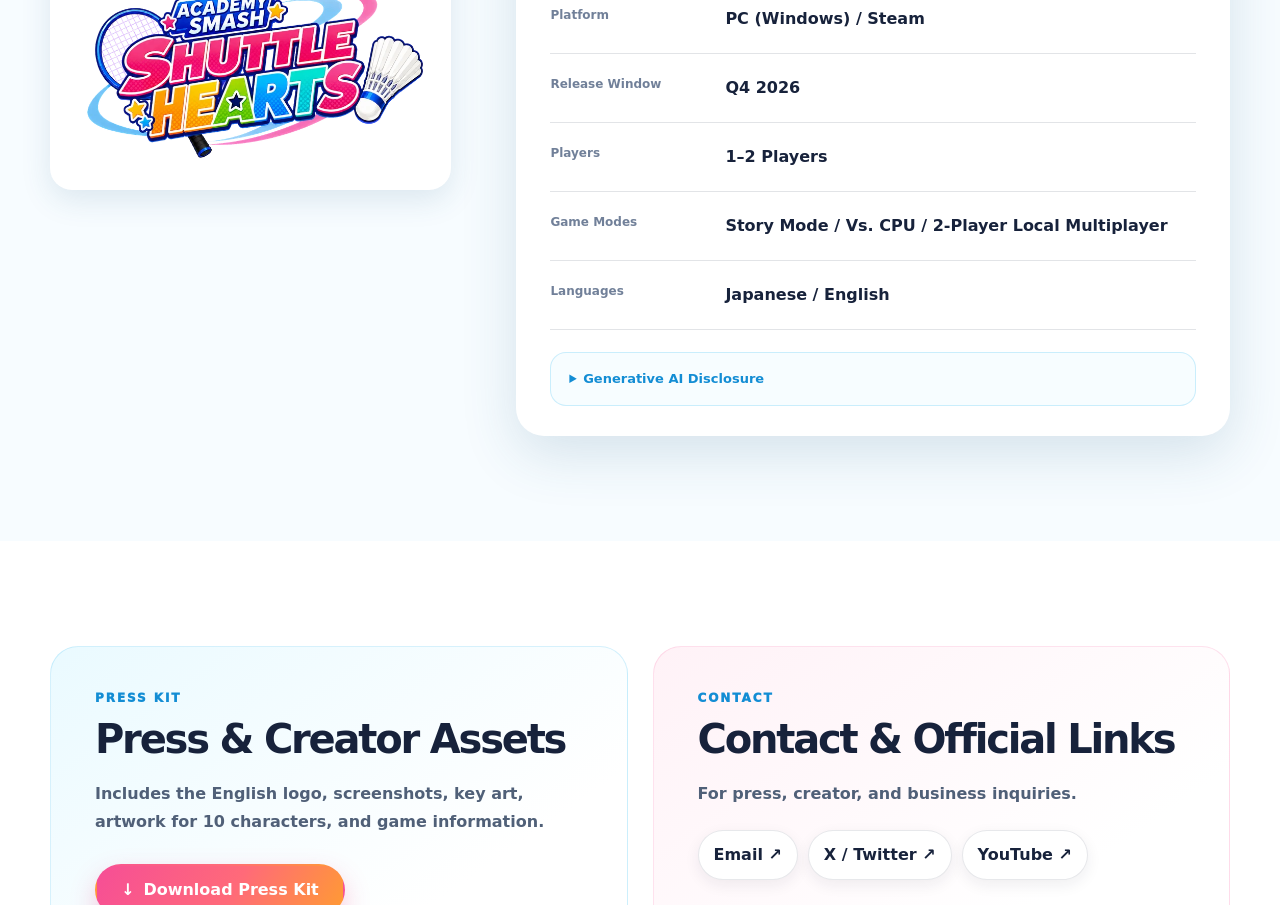
==== commit a79c068b: "文言変更" ====
--- a/index.html
+++ b/index.html
@@ -29,7 +29,9 @@
         <header class="site-header" id="top">
             <div class="header-inner">
                 <a class="brand" href="#top">
-                    <span class="brand-prefix" data-i18n="brand.prefix">のだるき</span><span class="brand-suffix">Games</span>
+                    <span class="brand-prefix" data-i18n="brand.prefix"
+                        >のだるき</span
+                    ><span class="brand-suffix">Games</span>
                 </a>
 
                 <button
@@ -195,7 +197,7 @@
                             ロブ、クリア、ドロップ、ドライブ、スマッシュを使い分けてラリーを制し、ゲージが溜まったらキャラクター固有の「SPショット」と「SPスキル」を発動！
                         </p>
                         <p data-i18n="about.p3">
-                            90年代アーケードゲームを意識した、テンポの良いスピーディーなゲームプレイを楽しめます。
+                            ルールを覚えてすぐに遊べる分かりやすさと、テンポの良い試合展開を重視した、アーケードゲームライクな対戦を楽しめます。
                         </p>
                     </div>
                     <figure class="screenshot-frame about-shot reveal">
@@ -353,7 +355,9 @@
                     </div>
 
                     <div class="character-grid" aria-label="Characters">
-                        <article class="character-card character-homeclub reveal">
+                        <article
+                            class="character-card character-homeclub reveal"
+                        >
                             <img
                                 src="assets/characters/homeclub.webp"
                                 alt="帰宅部"
@@ -366,7 +370,9 @@
                                 >
                             </div>
                         </article>
-                        <article class="character-card character-athletics reveal">
+                        <article
+                            class="character-card character-athletics reveal"
+                        >
                             <img
                                 src="assets/characters/athletics.webp"
                                 alt="陸上部"
@@ -392,7 +398,9 @@
                                 >
                             </div>
                         </article>
-                        <article class="character-card character-rhythmic reveal">
+                        <article
+                            class="character-card character-rhythmic reveal"
+                        >
                             <img
                                 src="assets/characters/rhythmic.webp"
                                 alt="新体操部"
@@ -431,7 +439,9 @@
                                 >
                             </div>
                         </article>
-                        <article class="character-card character-cooking reveal">
+                        <article
+                            class="character-card character-cooking reveal"
+                        >
                             <img
                                 src="assets/characters/cooking.webp"
                                 alt="調理部"
@@ -470,7 +480,9 @@
                                 >
                             </div>
                         </article>
-                        <article class="character-card character-president reveal">
+                        <article
+                            class="character-card character-president reveal"
+                        >
                             <img
                                 src="assets/characters/president.webp"
                                 alt="生徒会長"
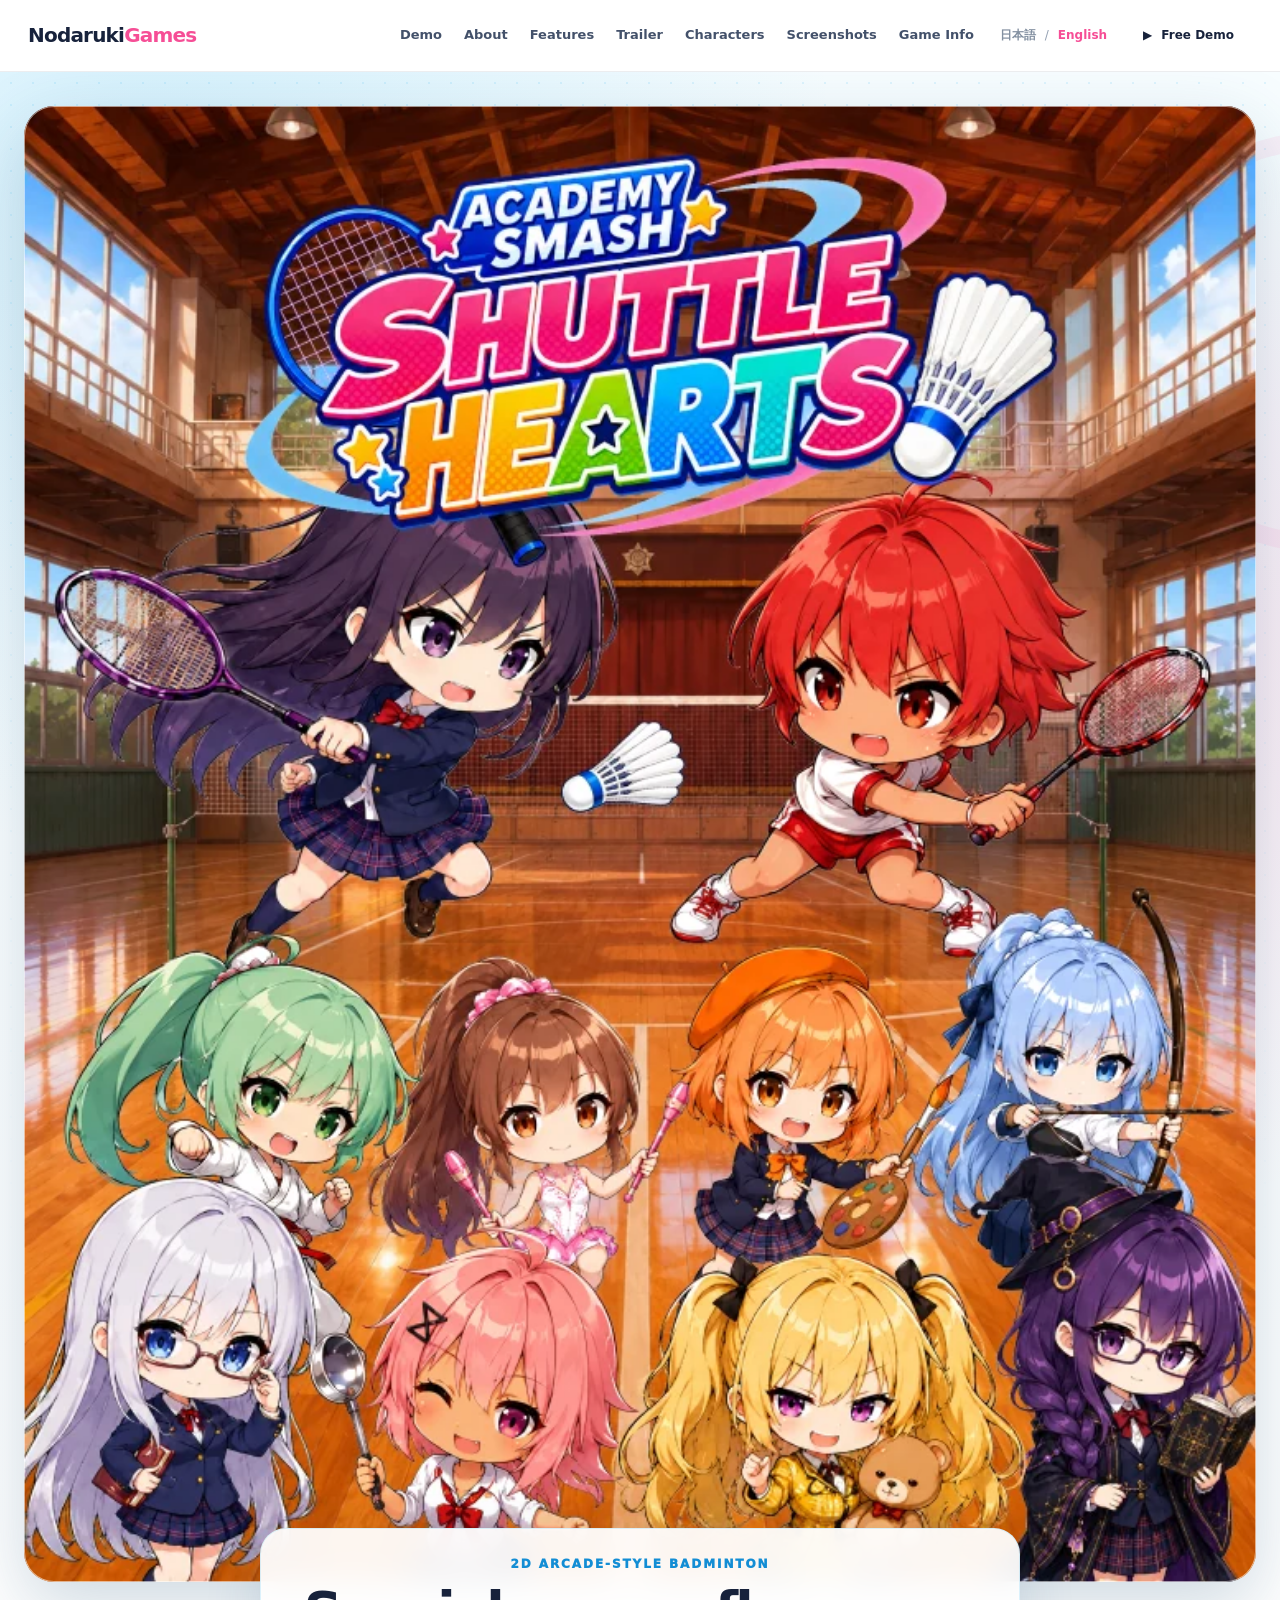
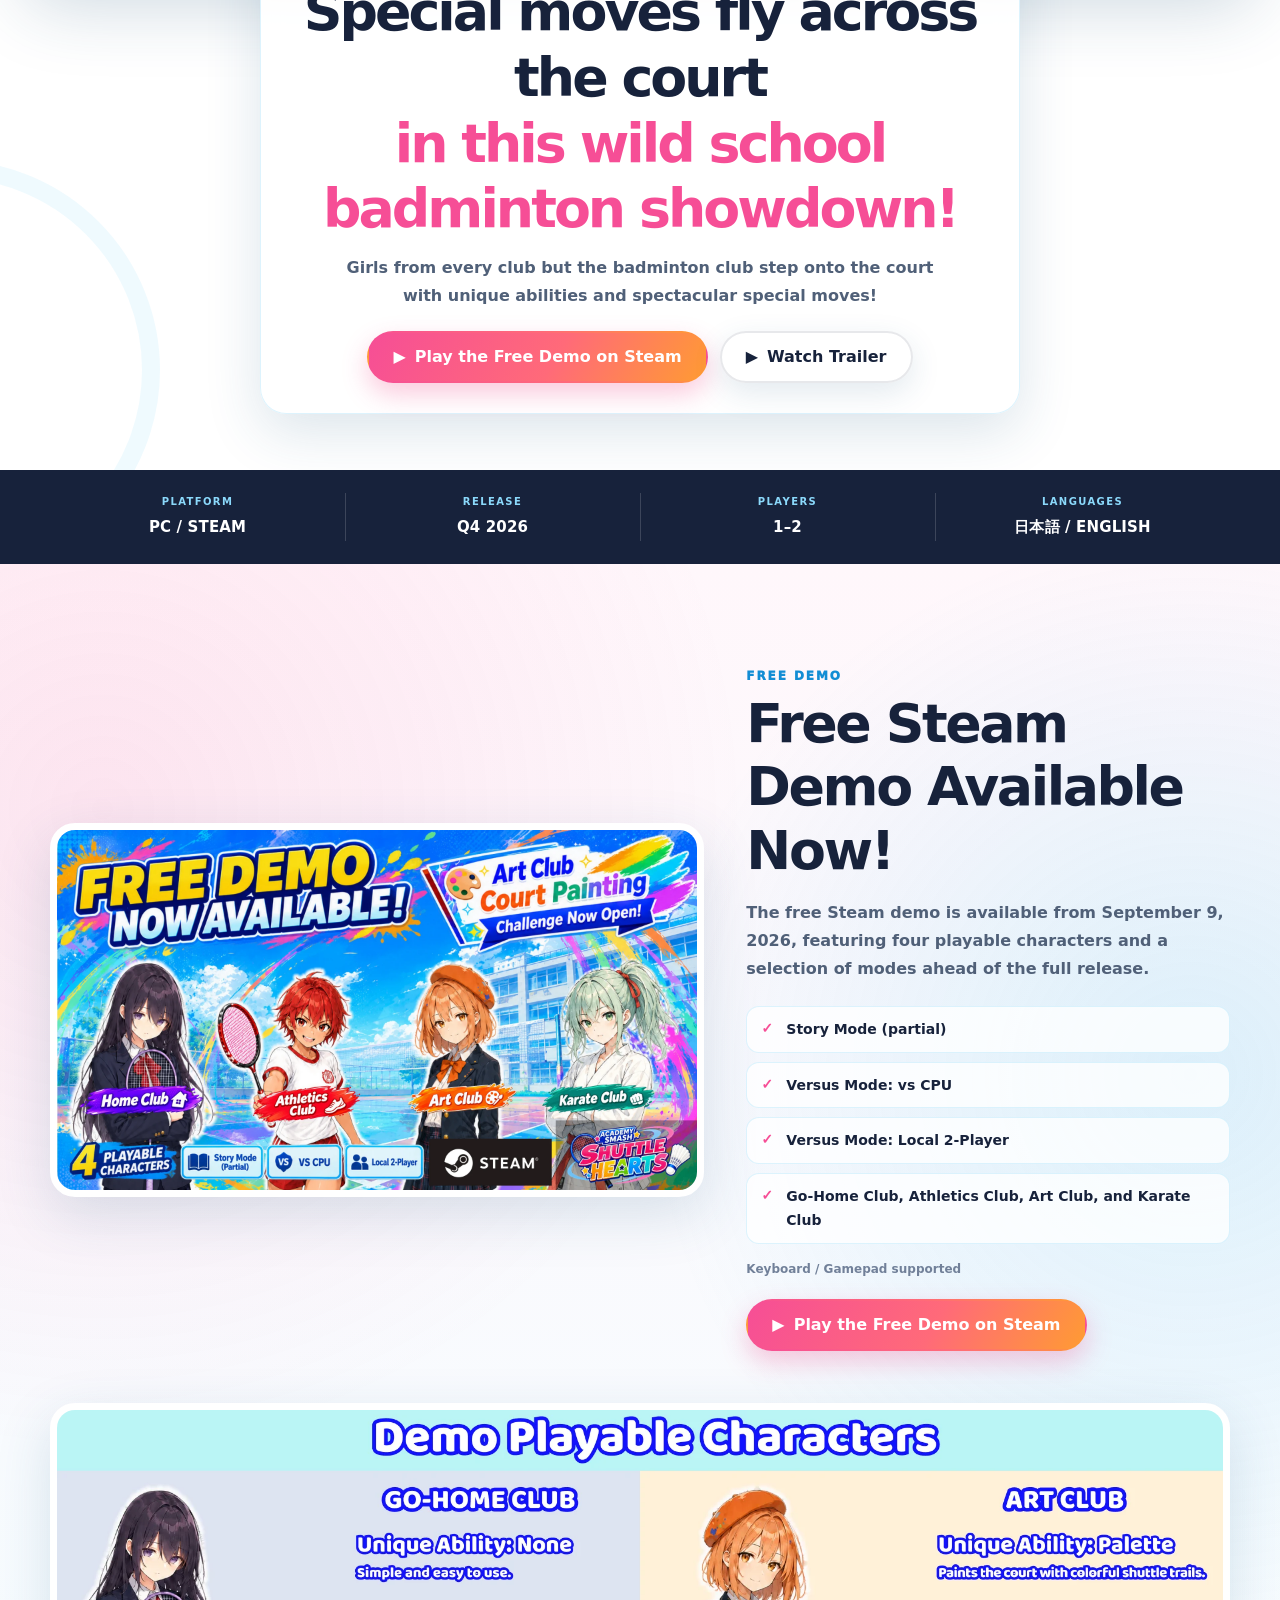
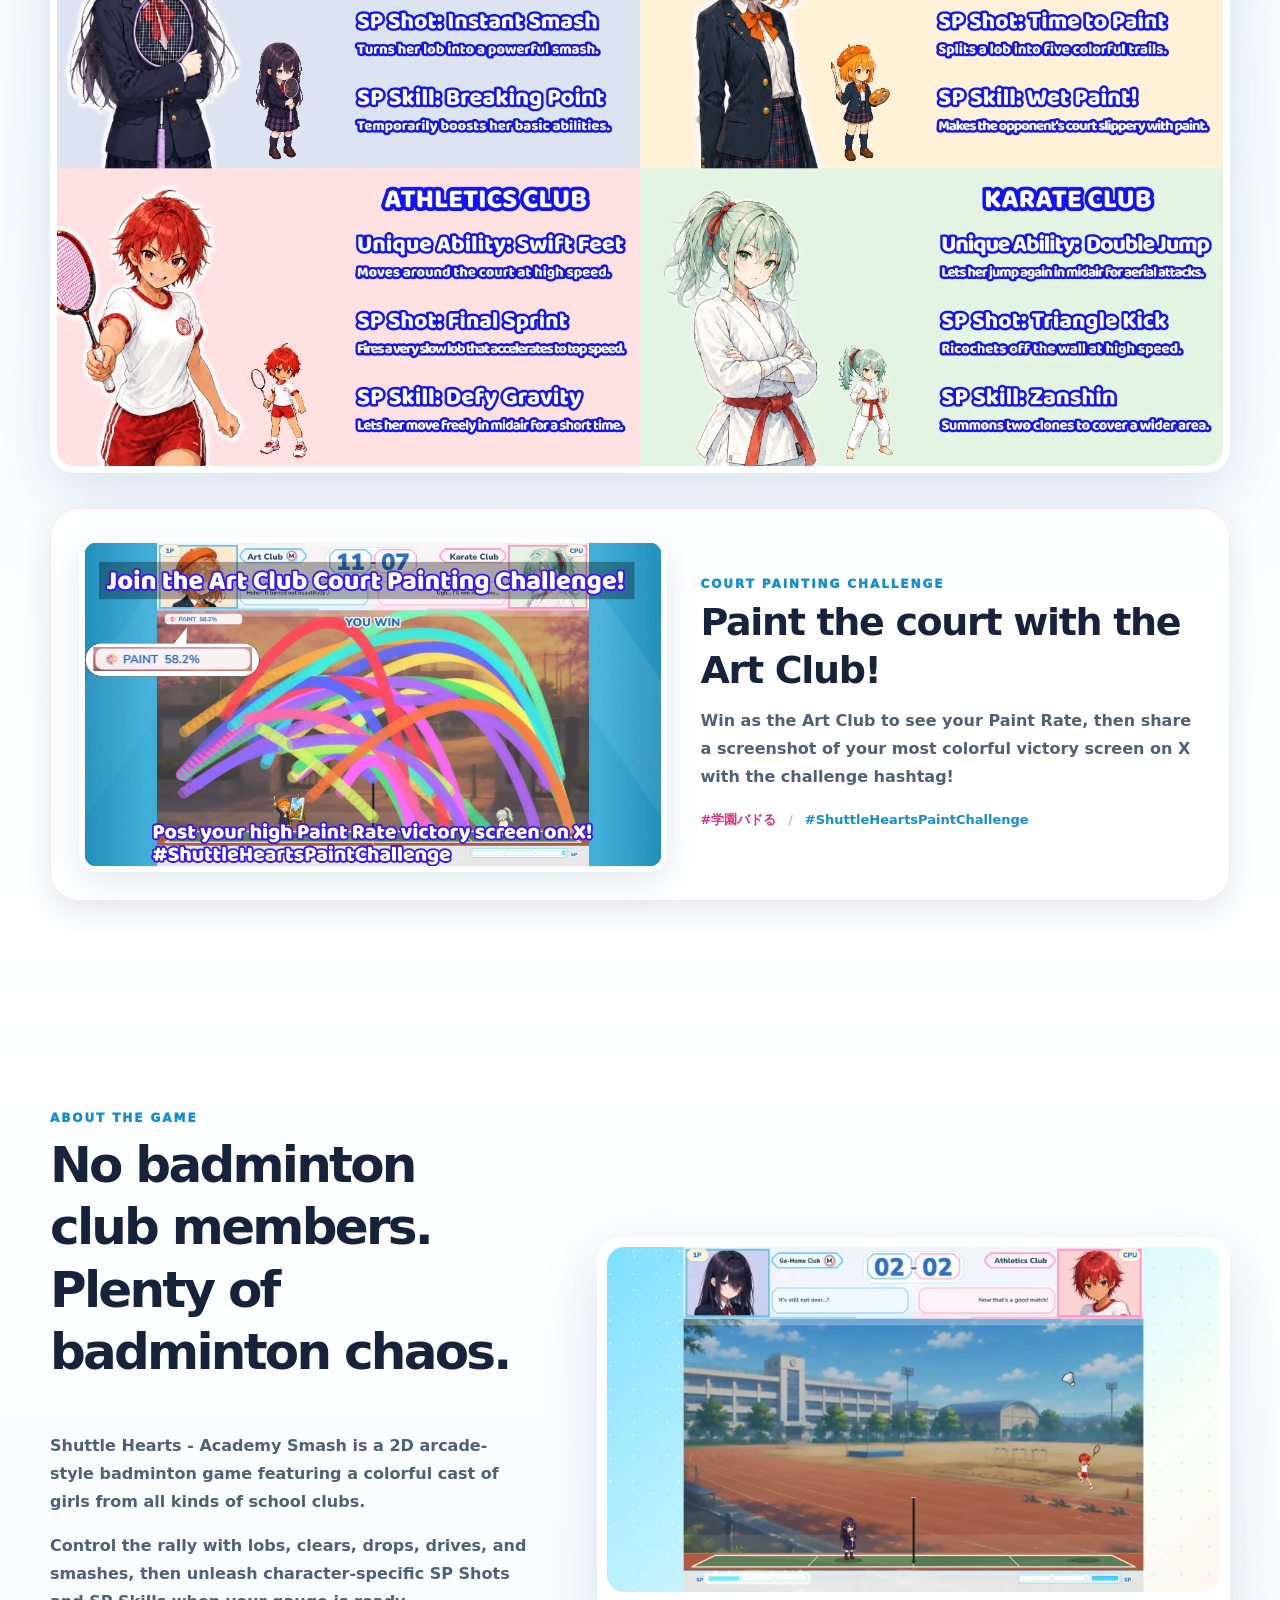
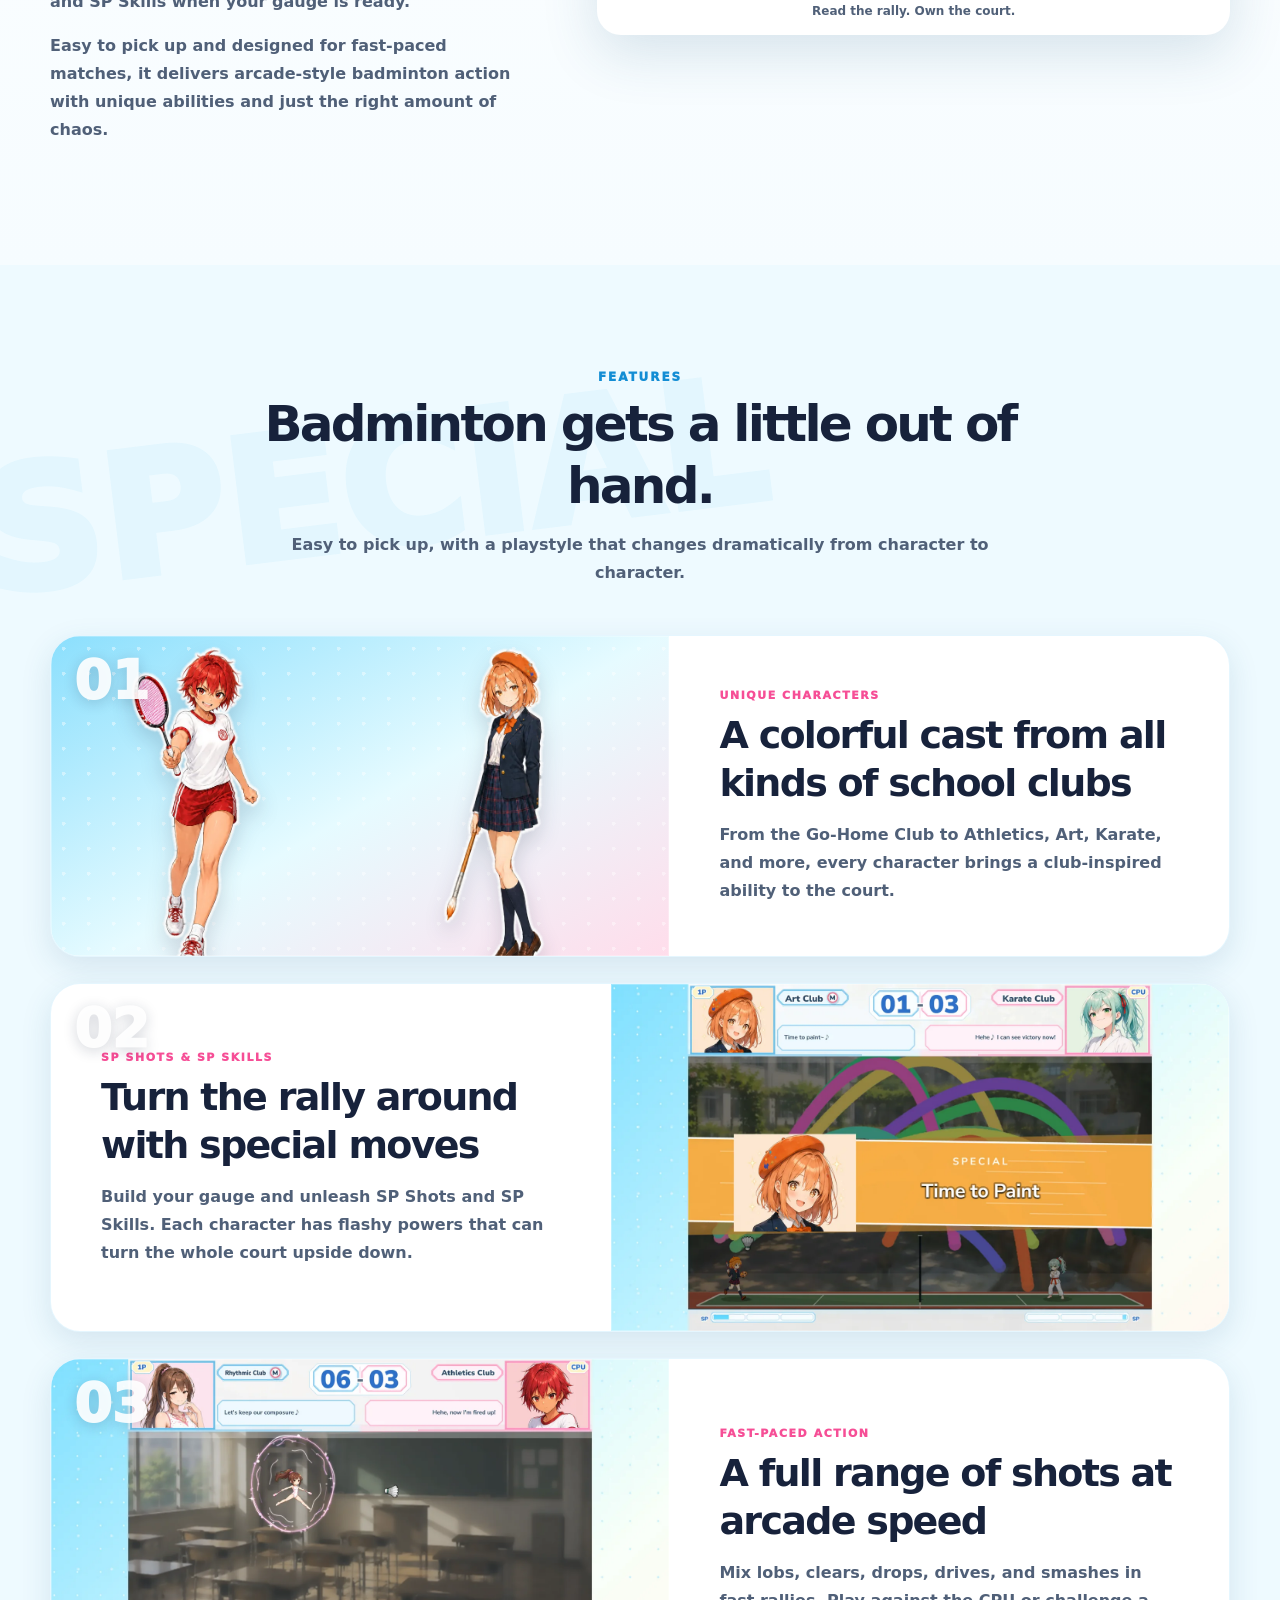
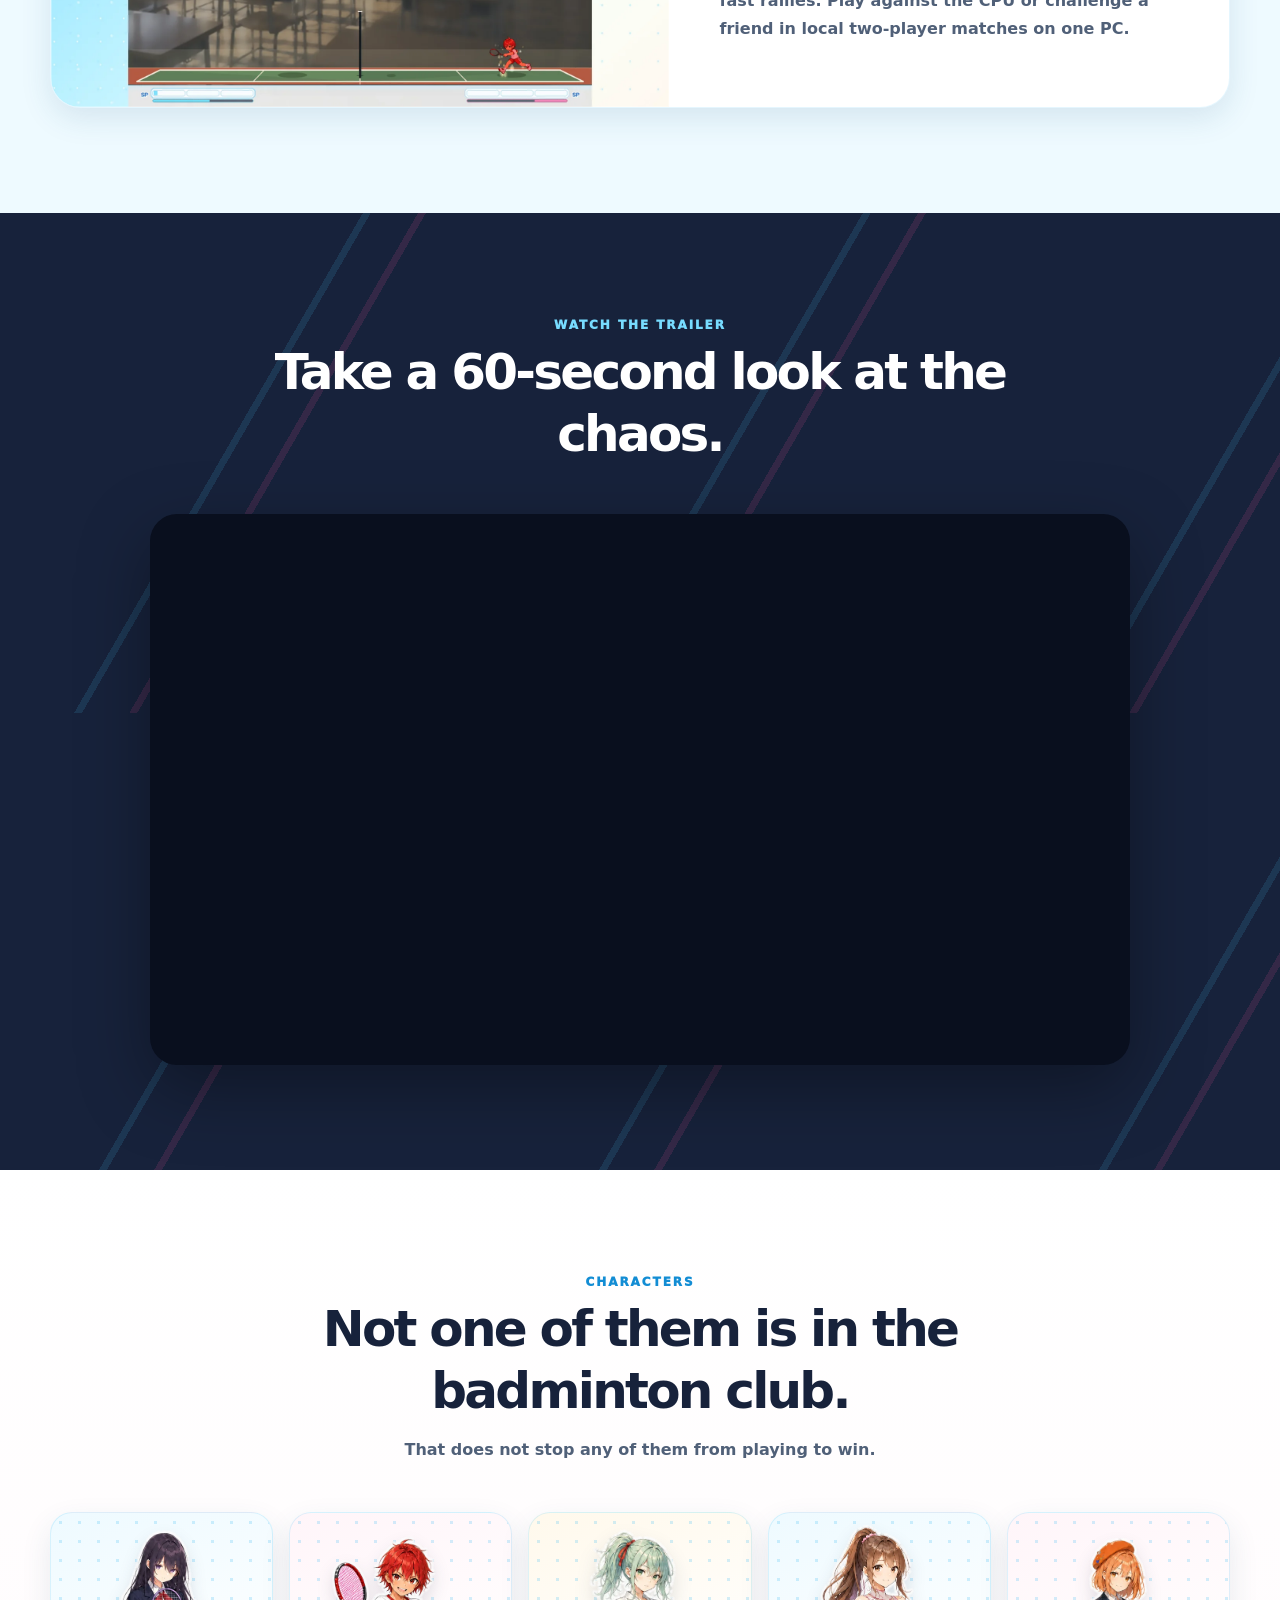
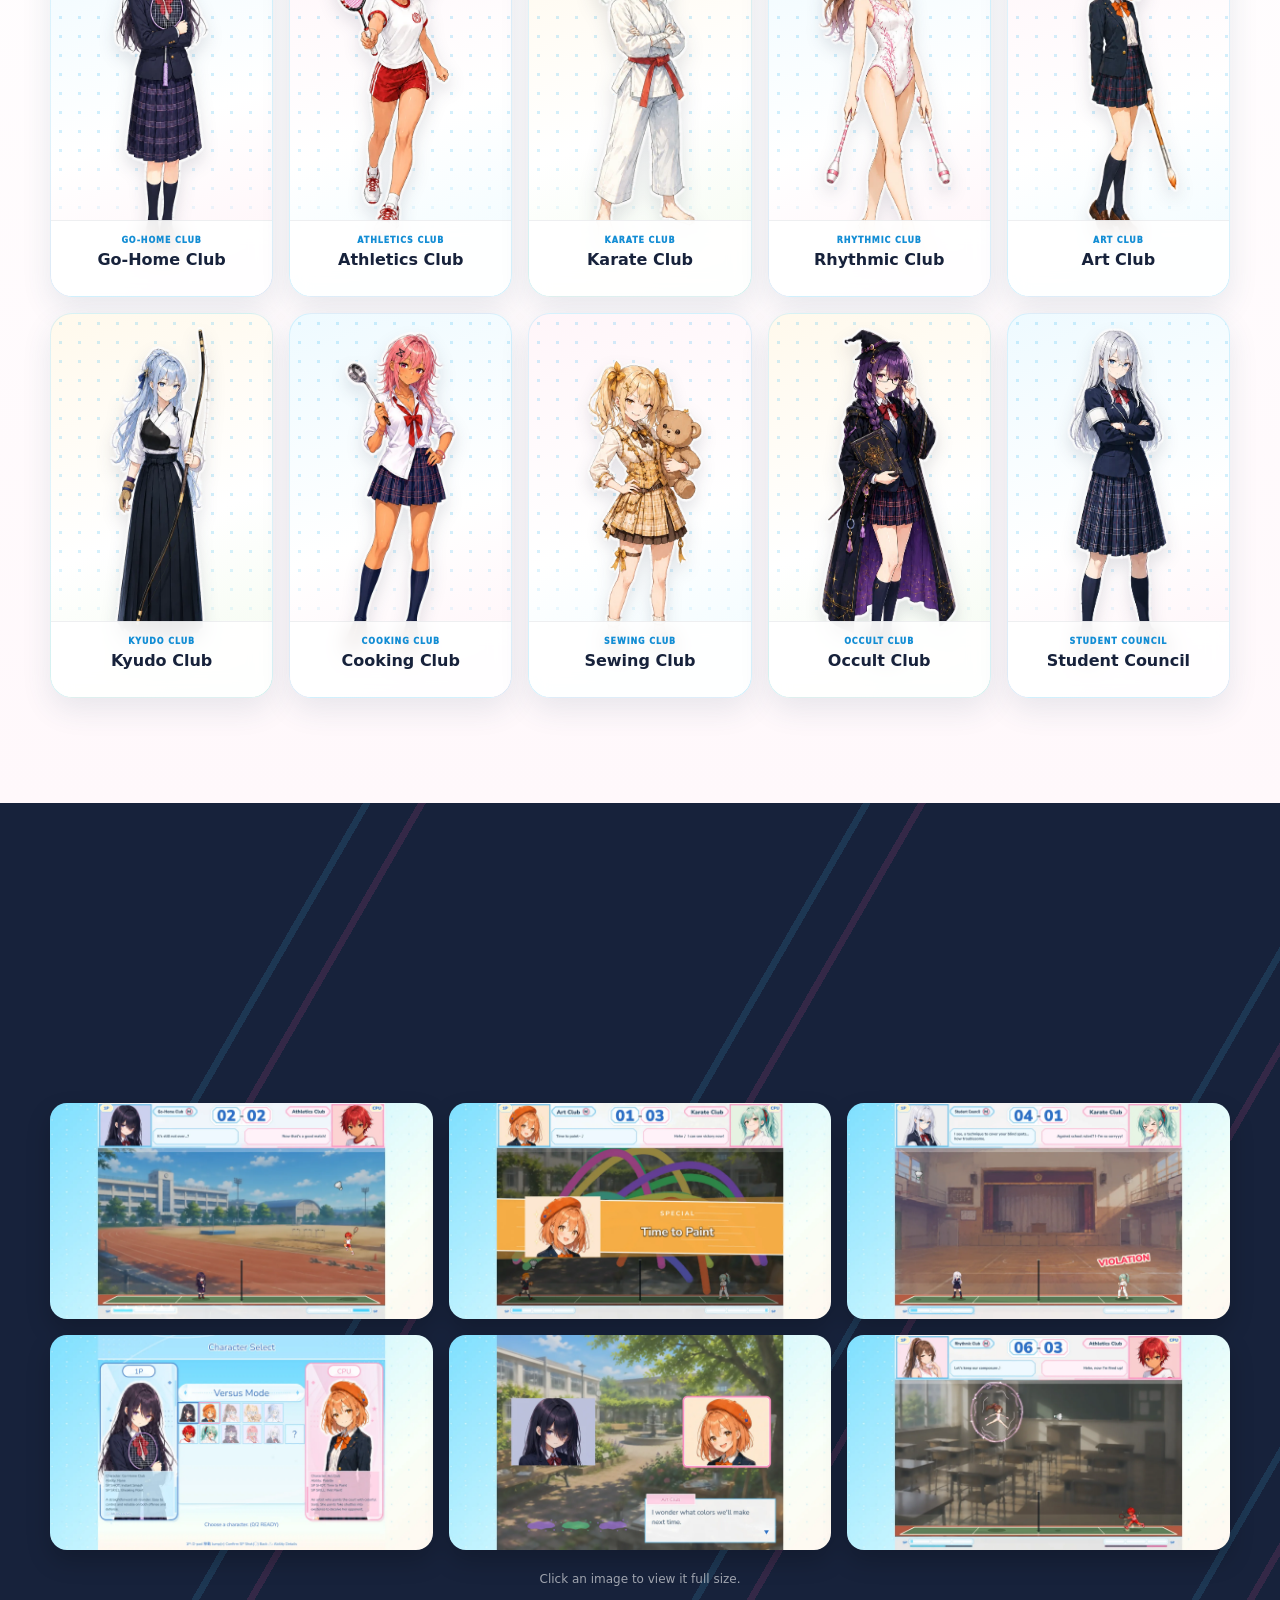
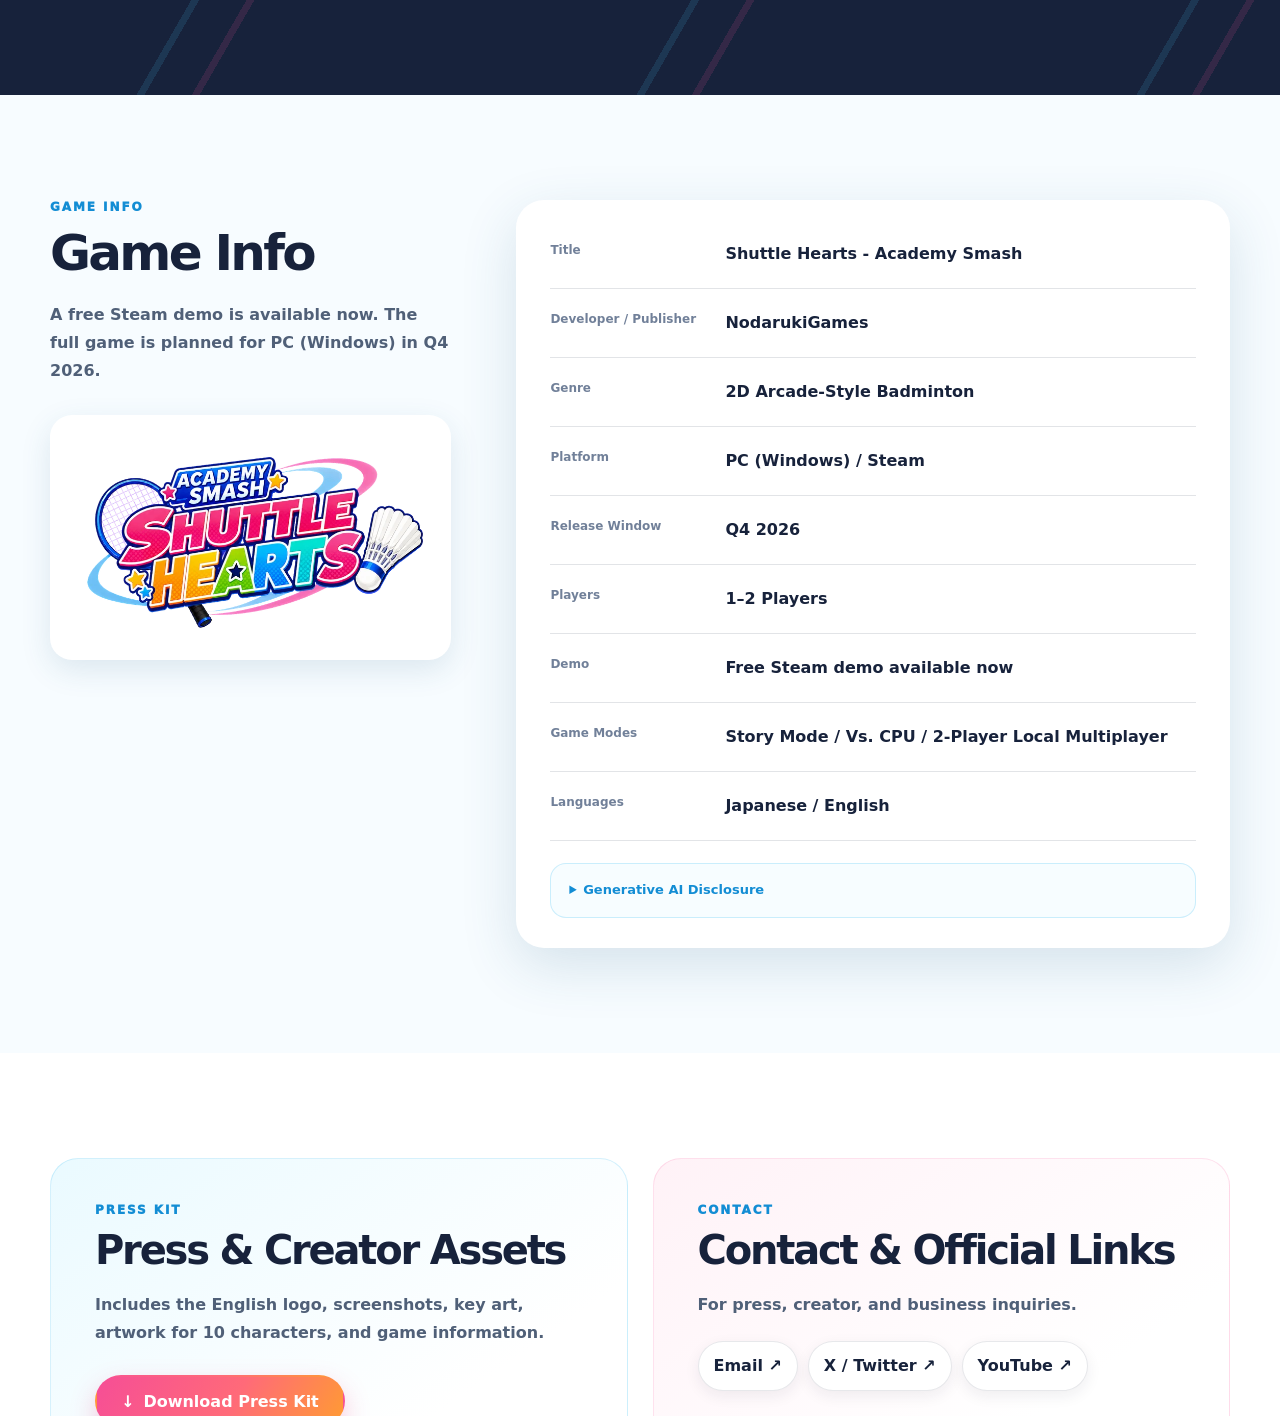
==== commit 533a165a: "体験版対応" ====
--- a/index.html
+++ b/index.html
@@ -6,7 +6,7 @@
         <meta name="theme-color" content="#effaff" />
         <meta
             name="description"
-            content="『学園バドる！』は、個性豊かな部活少女たちが固有能力と必殺技で戦う2Dアーケードライク・バドミントンゲーム。PC (Windows) / Steam、Q4 2026発売予定。"
+            content="『学園バドる！』は、個性豊かな部活少女たちが固有能力と必殺技で戦う2Dバドミントン対戦ゲーム。Steam無料体験版配信中。PC (Windows)、2026年第4四半期発売予定。"
         />
         <meta property="og:type" content="website" />
         <meta
@@ -15,7 +15,7 @@
         />
         <meta
             property="og:description"
-            content="必殺技が飛び交う、ハチャメチャ学園バドミントン！"
+            content="Steam無料体験版配信中！ 必殺技が飛び交う、ハチャメチャ学園バドミントン！"
         />
         <meta property="og:image" content="assets/keyart/main_jp.webp" />
         <meta name="twitter:card" content="summary_large_image" />
@@ -49,6 +49,7 @@
                     id="site-nav"
                     aria-label="Primary navigation"
                 >
+                    <a href="#demo" data-i18n="nav.demo">体験版</a>
                     <a href="#about" data-i18n="nav.about">ゲーム紹介</a>
                     <a href="#features" data-i18n="nav.features">特徴</a>
                     <a href="#trailer" data-i18n="nav.trailer">トレーラー</a>
@@ -87,10 +88,8 @@
                         target="_blank"
                         rel="noopener"
                     >
-                        <span aria-hidden="true">♡</span
-                        ><span data-i18n="cta.wishlistShort"
-                            >ウィッシュリスト</span
-                        >
+                        <span aria-hidden="true">▶</span
+                        ><span data-i18n="cta.demoShort">無料体験版</span>
                     </a>
                 </div>
             </div>
@@ -140,9 +139,9 @@
                                 target="_blank"
                                 rel="noopener"
                             >
-                                <span aria-hidden="true">♡</span
-                                ><span data-i18n="cta.wishlist"
-                                    >Steamでウィッシュリスト</span
+                                <span aria-hidden="true">▶</span
+                                ><span data-i18n="cta.demo"
+                                    >Steamで無料体験版をプレイ</span
                                 >
                             </a>
                             <a class="button button-secondary" href="#trailer">
@@ -177,6 +176,83 @@
                     </div>
                     <div>
                         <span>LANGUAGES</span><strong>日本語 / ENGLISH</strong>
+                    </div>
+                </div>
+            </section>
+
+            <section class="section section-demo" id="demo">
+                <div class="section-inner">
+                    <div class="demo-launch-grid">
+                        <figure class="demo-main-visual reveal">
+                            <img
+                                src="assets/demo/demo_launch_ja.webp"
+                                data-src-ja="assets/demo/demo_launch_ja.webp"
+                                data-src-en="assets/demo/demo_launch_en.webp"
+                                alt="学園バドる！ 無料体験版配信中"
+                                data-alt-ja="学園バドる！ 無料体験版配信中"
+                                data-alt-en="Shuttle Hearts - Academy Smash free demo available now"
+                                loading="lazy"
+                            />
+                        </figure>
+
+                        <div class="demo-copy reveal">
+                            <p class="section-kicker">FREE DEMO</p>
+                            <h2 data-i18n="demo.title">Steam無料体験版 配信中！</h2>
+                            <p class="demo-lead" data-i18n="demo.lead">
+                                2026年9月9日よりSteamで無料体験版を配信中。製品版に先駆けて、4キャラクターと一部モードを遊べます。
+                            </p>
+                            <ul class="demo-feature-list">
+                                <li data-i18n="demo.item.story">ストーリーモード（一部）</li>
+                                <li data-i18n="demo.item.cpu">対戦モード：vs CPU</li>
+                                <li data-i18n="demo.item.local">対戦モード：ローカル2人対戦</li>
+                                <li data-i18n="demo.item.characters">帰宅部・陸上部・美術部・空手部の4キャラクター</li>
+                            </ul>
+                            <p class="demo-controls" data-i18n="demo.controls">キーボード / ゲームパッド対応</p>
+                            <a
+                                class="button button-primary config-link"
+                                data-config-link="steamUrl"
+                                href="#"
+                                target="_blank"
+                                rel="noopener"
+                            >
+                                <span aria-hidden="true">▶</span
+                                ><span data-i18n="cta.demo">Steamで無料体験版をプレイ</span>
+                            </a>
+                        </div>
+                    </div>
+
+                    <figure class="demo-playable-visual reveal">
+                        <img
+                            src="assets/demo/demo_playable_ja.webp"
+                            data-src-ja="assets/demo/demo_playable_ja.webp"
+                            data-src-en="assets/demo/demo_playable_en.webp"
+                            alt="体験版で使用できる4キャラクター"
+                            data-alt-ja="体験版で使用できる4キャラクター"
+                            data-alt-en="Four playable characters in the free demo"
+                            loading="lazy"
+                        />
+                    </figure>
+
+                    <div class="paint-challenge reveal">
+                        <figure class="paint-challenge-visual">
+                            <img
+                                src="assets/demo/paint_challenge_ja.webp"
+                                data-src-ja="assets/demo/paint_challenge_ja.webp"
+                                data-src-en="assets/demo/paint_challenge_en.webp"
+                                alt="美術部コートペイントチャレンジ"
+                                data-alt-ja="美術部コートペイントチャレンジ"
+                                data-alt-en="Art Club Court Painting Challenge"
+                                loading="lazy"
+                            />
+                        </figure>
+                        <div class="paint-challenge-copy">
+                            <p class="section-kicker">COURT PAINTING CHALLENGE</p>
+                            <h3 data-i18n="demo.paint.title">美術部でコートを彩ろう！</h3>
+                            <p data-i18n="demo.paint.text">
+                                美術部で勝利すると表示される「ペイント率」。高いペイント率を記録した勝利画面を、ハッシュタグを付けてXへ投稿してシェアしよう！
+                            </p>
+                            <p class="paint-tags"><strong>#学園バドる</strong><span>/</span><strong>#ShuttleHeartsPaintChallenge</strong></p>
+                        </div>
                     </div>
                 </div>
             </section>
@@ -520,8 +596,7 @@
                         <p class="section-kicker">GAME INFO</p>
                         <h2 data-i18n="info.title">ゲーム情報</h2>
                         <p data-i18n="info.lead">
-                            PC (Windows) /
-                            Steam向けに、2026年第4四半期発売予定。
+                            Steam無料体験版配信中。製品版はPC (Windows)向けに2026年第4四半期発売予定。
                         </p>
                         <div class="mini-logo-wrap">
                             <img
@@ -573,6 +648,10 @@
                                     プレイ人数
                                 </dt>
                                 <dd data-i18n="info.players">1～2人</dd>
+                            </div>
+                            <div>
+                                <dt data-i18n="info.demoLabel">体験版</dt>
+                                <dd data-i18n="info.demo">Steam無料体験版 配信中</dd>
                             </div>
                             <div>
                                 <dt data-i18n="info.modesLabel">
@@ -675,10 +754,8 @@
                         target="_blank"
                         rel="noopener"
                     >
-                        <span aria-hidden="true">♡</span
-                        ><span data-i18n="cta.wishlist"
-                            >Steamでウィッシュリスト</span
-                        >
+                        <span aria-hidden="true">▶</span
+                        ><span data-i18n="cta.demo">Steamで無料体験版をプレイ</span>
                     </a>
                 </div>
             </section>
--- a/style.css
+++ b/style.css
@@ -154,6 +154,92 @@
 .quick-info-inner div + div::before { content: ""; position: absolute; left: 0; top: 25%; height: 50%; width: 1px; background: rgba(255,255,255,.16); }
 .quick-info span { display: block; margin-bottom: 3px; color: #8bd9fb; font-size: 10px; font-weight: 900; letter-spacing: .14em; text-transform: uppercase; }
 .quick-info strong { font-size: 15px; letter-spacing: .01em; }
+
+/* Demo ---------------------------------------------------- */
+.section-demo {
+  position: relative;
+  overflow: hidden;
+  background:
+    radial-gradient(circle at 8% 12%, rgba(246,78,150,.12), transparent 30%),
+    radial-gradient(circle at 93% 25%, rgba(54,185,241,.16), transparent 28%),
+    linear-gradient(180deg, #fff7fb 0%, #f6fcff 55%, #ffffff 100%);
+}
+.demo-launch-grid {
+  display: grid;
+  grid-template-columns: minmax(0, 1.15fr) minmax(320px, .85fr);
+  gap: 42px;
+  align-items: center;
+}
+.demo-main-visual,
+.demo-playable-visual,
+.paint-challenge-visual {
+  margin: 0;
+  overflow: hidden;
+  background: white;
+  border: 7px solid white;
+  border-radius: 25px;
+  box-shadow: var(--shadow);
+}
+.demo-main-visual img,
+.demo-playable-visual img,
+.paint-challenge-visual img { width: 100%; height: auto; }
+.demo-copy h2 {
+  margin: 7px 0 17px;
+  font-size: clamp(34px, 4.2vw, 56px);
+  line-height: 1.18;
+  letter-spacing: -.045em;
+}
+.demo-lead { margin: 0; color: var(--ink-soft); font-weight: 700; }
+.demo-feature-list {
+  display: grid;
+  gap: 9px;
+  margin: 23px 0 15px;
+  padding: 0;
+  list-style: none;
+}
+.demo-feature-list li {
+  position: relative;
+  padding: 10px 14px 10px 39px;
+  border: 1px solid rgba(54,185,241,.16);
+  border-radius: 13px;
+  background: rgba(255,255,255,.78);
+  font-size: 14px;
+  font-weight: 800;
+}
+.demo-feature-list li::before {
+  content: "✓";
+  position: absolute;
+  left: 14px;
+  top: 9px;
+  color: var(--pink);
+  font-weight: 1000;
+}
+.demo-controls { margin: 0 0 19px; color: #718099; font-size: 12px; font-weight: 850; }
+.demo-playable-visual { margin-top: 52px; }
+.paint-challenge {
+  display: grid;
+  grid-template-columns: minmax(0, 1.08fr) minmax(300px, .92fr);
+  gap: 34px;
+  align-items: center;
+  margin-top: 35px;
+  padding: 28px;
+  border: 1px solid rgba(246,78,150,.14);
+  border-radius: 29px;
+  background: rgba(255,255,255,.82);
+  box-shadow: var(--shadow-small);
+}
+.paint-challenge-visual { border-width: 5px; border-radius: 19px; box-shadow: 0 10px 32px rgba(38,95,132,.13); }
+.paint-challenge-copy h3 {
+  margin: 6px 0 13px;
+  font-size: clamp(25px, 3vw, 38px);
+  line-height: 1.25;
+  letter-spacing: -.035em;
+}
+.paint-challenge-copy > p:not(.section-kicker):not(.paint-tags) { margin: 0; color: var(--ink-soft); font-weight: 650; }
+.paint-tags { display: flex; flex-wrap: wrap; gap: 7px 12px; margin: 18px 0 0; font-size: 13px; }
+.paint-tags strong:first-child { color: var(--pink-deep); }
+.paint-tags strong:last-child { color: var(--blue-deep); }
+.paint-tags span { color: #a0aab9; }
 
 /* Shared sections ----------------------------------------- */
 .section { padding: 105px 24px; }
@@ -406,6 +492,11 @@
   .quick-info-inner div:nth-child(3)::before { display: none; }
   .quick-info-inner div { border-bottom: 1px solid rgba(255,255,255,.1); }
   .section { padding: 82px 20px; }
+  .demo-launch-grid, .paint-challenge { grid-template-columns: 1fr; }
+  .demo-launch-grid { gap: 30px; }
+  .demo-copy { max-width: 720px; margin: 0 auto; }
+  .demo-playable-visual { margin-top: 38px; }
+  .paint-challenge { gap: 24px; padding: 23px; }
   .split-grid, .info-layout { grid-template-columns: 1fr; gap: 45px; }
   .info-intro { position: static; }
   .feature-card, .feature-card:nth-child(even) { grid-template-columns: 1fr; }
@@ -432,6 +523,16 @@
   .quick-info-inner div { padding: 18px 8px; }
   .quick-info strong { font-size: 12px; }
   .section { padding: 68px 16px; }
+  .demo-main-visual, .demo-playable-visual { border-width: 5px; border-radius: 18px; }
+  .demo-copy h2 { font-size: clamp(30px, 10vw, 42px); }
+  .demo-feature-list li { padding: 9px 11px 9px 35px; font-size: 13px; }
+  .demo-feature-list li::before { left: 12px; top: 8px; }
+  .demo-copy .button { width: 100%; }
+  .demo-playable-visual { margin-top: 30px; }
+  .paint-challenge { margin-top: 25px; padding: 15px; border-radius: 21px; }
+  .paint-challenge-copy { padding: 3px 5px 6px; }
+  .paint-challenge-copy h3 { font-size: 27px; }
+  .paint-tags { font-size: 11px; }
   .section-heading { margin-bottom: 34px; }
   .section-heading h2, .info-intro h2 { font-size: clamp(28px, 9vw, 38px); }
   .split-grid { gap: 34px; }
@@ -454,6 +555,7 @@
   .info-card { padding: 9px 20px 23px; border-radius: 21px; }
   .info-card dl > div { grid-template-columns: 1fr; gap: 5px; padding: 15px 0; }
   .press-card, .contact-card { padding: 30px 24px; min-height: 0; border-radius: 22px; }
+  .press-card .button { width: 100%; }
   .final-cta { padding: 58px 18px; }
   .footer-inner { flex-direction: column; text-align: center; }
   .footer-inner div { flex-direction: column; gap: 2px; }
